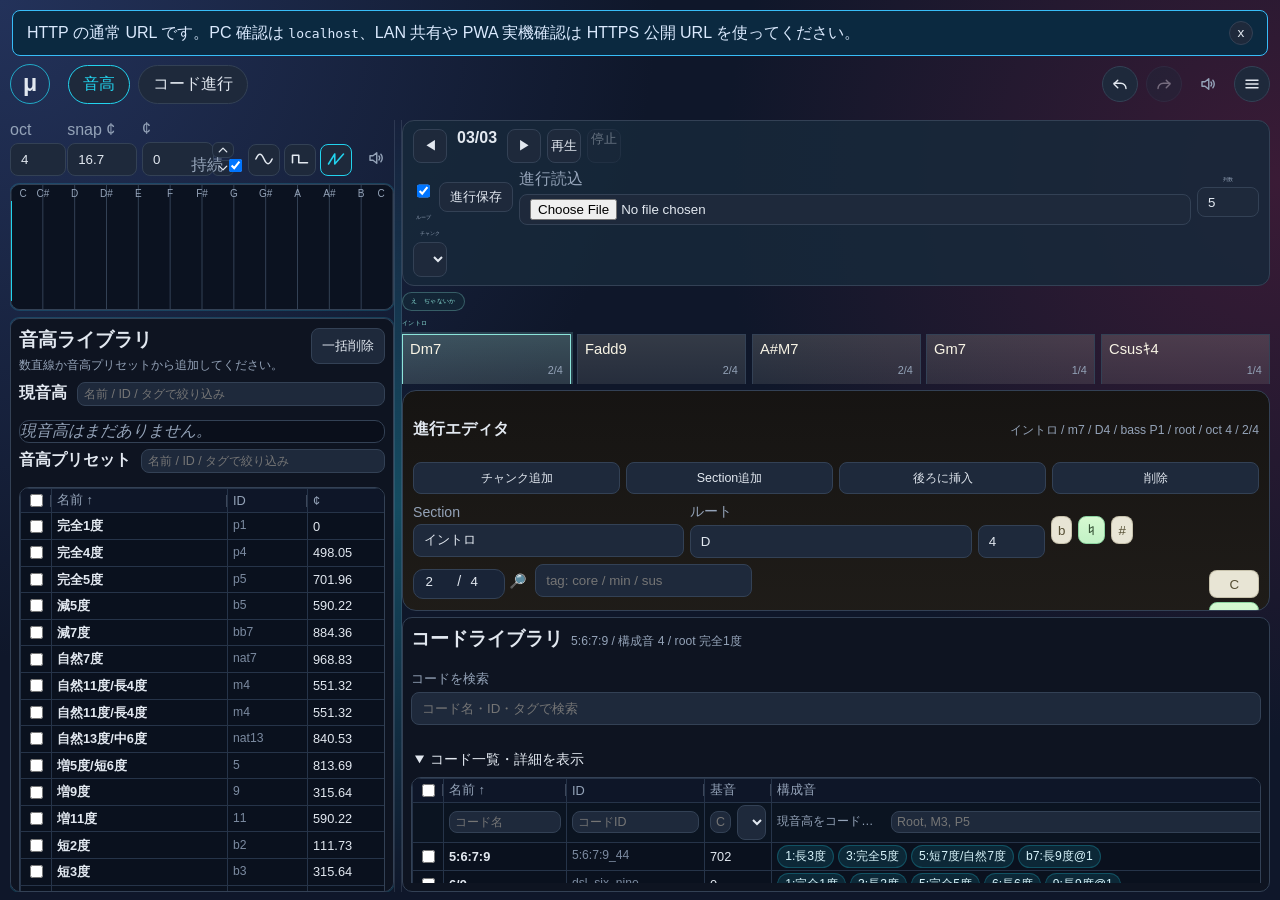
==== code/index.html @ 16272454 "Bring phone chord choices into the initial viewport" ====
<!doctype html>
<html lang="ja">
<head>
  <meta charset="UTF-8">
  <meta name="viewport" content="width=device-width, initial-scale=1.0">
  <meta name="theme-color" content="#1f2937">
  <title>μChordbot</title>
  <link rel="manifest" href="./manifest.webmanifest">
  <link rel="icon" href="./icons/icon-192.svg" type="image/svg+xml">
  <link rel="apple-touch-icon" href="./icons/icon-192.svg">
  <link rel="stylesheet" href="./styles.css">
</head>
<body>
  <div id="runtimeWarning" class="runtime-warning hidden" role="alert" aria-live="polite">
    <div id="runtimeWarningMessage" class="runtime-warning-message"></div>
    <button id="runtimeWarningCloseBtn" type="button" class="notice-close" aria-label="close">x</button>
  </div>
  <div id="pwaPrompt" class="pwa-prompt hidden" aria-live="polite">
    <div id="pwaPromptMessage" class="pwa-prompt-message"></div>
    <div class="pwa-prompt-actions">
      <button id="pwaPromptCloseBtn" type="button" class="notice-close" aria-label="close">x</button>
      <button id="installPwaBtn" type="button" hidden>アプリを追加</button>
    </div>
  </div>

  <header class="topbar">
    <div class="brand-nav">
      <h1 class="brand-title">μChordbot</h1>
      <nav class="view-nav" aria-label="画面切替">
        <button type="button" data-view="pitch" class="active">音高</button>
        <button type="button" data-view="progression">コード進行</button>
        <button type="button" data-view="settings">設定</button>
      </nav>
    </div>
    <div class="history-buttons">
      <button id="undoBtn" type="button">元に戻す</button>
      <button id="redoBtn" type="button">やり直す</button>
      <label class="master-volume-inline" title="Master 音量">
        <span class="master-volume-icon" aria-hidden="true">Vol</span>
        <input id="masterVolumeInput" type="range" min="0" max="1" step="0.01" value="0.3" aria-label="Master Volume">
      </label>
    </div>
  </header>

  <main>
    <section id="view-pitch" class="view active">
      <div class="pitch-toolbar">
        <div class="controls-grid pitch-controls">
          <label>オクターブ
            <input id="octaveInput" type="number" min="-2" max="9" step="1" value="4">
          </label>
          <label>スナップ cent
            <input id="snapCentInput" type="number" min="0" max="600" step="0.001" value="16.666">
          </label>
          <label>cent
            <div class="inline-row inline-row-compact">
              <button id="centDownBtn" type="button">-</button>
              <input id="centInput" type="text" inputmode="decimal" value="0">
              <button id="centUpBtn" type="button">+</button>
            </div>
          </label>
          <label class="visually-hidden">microStep
            <input id="microStepInput" type="number" readonly>
          </label>
        </div>

        <div class="controls-grid pitch-options">
          <label class="sustain-toggle" title="未チェックなら押している間のみ出音">
            <span>持続音</span>
            <input id="sustainModeInput" type="checkbox" checked>
            <span aria-hidden="true">ON</span>
          </label>
          <label>波形
            <select id="waveformSelect">
              <option value="sine">sine</option>
              <option value="square">square</option>
              <option value="sawtooth">sawtooth</option>
            </select>
          </label>
          <label>現音高 音量
            <input id="activeNotesVolumeInput" type="range" min="0" max="1" step="0.01" value="0.5">
          </label>
        </div>
      </div>

      <div class="line-wrap">
        <canvas id="pitchLine" width="1000" height="80" aria-label="pitch line"></canvas>
      </div>

      <section class="panel unified-panel active-notes-panel">
        <div class="panel-heading">
          <div class="panel-heading-block">
            <h3>音高ライブラリ</h3>
            <p id="activeNotesSummary" class="panel-note"></p>
          </div>
          <div class="panel-heading-actions">
            <p id="pitchPresetStatus" class="status-text" aria-live="polite"></p>
            <button id="clearActiveNotesBtn" type="button">一括削除</button>
          </div>
        </div>
        <div class="library-stack">
          <section class="library-block">
            <div class="library-block-head">
              <strong>現音高</strong>
              <input id="activeNotesFilterInput" type="search" class="table-filter-input" placeholder="名前 / ID / タグで絞り込み" aria-label="現音高を検索">
            </div>
            <div id="activeNotesList" class="preset-list scroll-list"></div>
          </section>
          <section class="library-block">
            <div class="library-block-head">
              <strong>音高プリセット</strong>
            </div>
            <input id="pitchPresetFilterInput" type="search" class="table-filter-input" placeholder="名前 / ID / タグで絞り込み" aria-label="音高プリセットを検索">
            <div class="visually-hidden">
              <input id="pitchPresetIdInput" type="text">
              <input id="pitchPresetNameInput" type="text">
              <input id="pitchPresetShortNameInput" type="text">
              <input id="pitchPresetTagsInput" type="text">
              <textarea id="pitchPresetMemoInput" rows="2"></textarea>
              <button id="savePitchPresetBtn" type="button">音高プリセットを保存</button>
            </div>
            <div id="pitchPresetList" class="preset-list scroll-list"></div>
          </section>
        </div>
      </section>

      <section class="panel unified-panel chord-library-panel">
        <div class="panel-heading">
          <div class="panel-heading-block">
            <h3>コードライブラリ</h3>
            <p id="recallChordSummary" class="panel-note"></p>
          </div>
          <div class="panel-heading-actions">
            <p id="chordStatus" class="status-text" aria-live="polite"></p>
            <p id="recallChordStatus" class="status-text" aria-live="polite"></p>
          </div>
        </div>
        <label class="chord-library-search">コードを検索
          <input id="chordTagFilterInput" type="search" placeholder="コード名・ID・タグで検索" autocomplete="off">
        </label>
        <div class="library-controls-grid visually-hidden">
          <label>コードID
            <input id="chordIdInput" type="text" placeholder="CHORD_MAJ">
          </label>
          <label>コード名
            <input id="chordNameInput" type="text" placeholder="Maj">
          </label>
          <label>タグ
            <input id="chordTagsInput" type="text" placeholder="bright, core">
          </label>
          <label>各音ラベル
            <input id="chordLabelsInput" type="text" placeholder="Root, M3, P5">
          </label>
          <label>基音
            <input id="recallRootTextInput" type="text" inputmode="text" placeholder="D#3">
          </label>
          <label>基音プリセット
            <select id="recallRootPresetSelect"></select>
          </label>
          <label>メモ
            <textarea id="chordMemoInput" rows="2" placeholder="メモ"></textarea>
          </label>
        </div>
        <div class="visually-hidden">
          <select id="chordBaseRootSelect"></select>
          <select id="recallChordSelect"></select>
          <select id="recallRootModeSelect">
            <option value="preset" selected>preset</option>
          </select>
          <input id="recallRootOctaveInput" type="number" value="4">
          <button id="loadChordBtn" type="button">現音高に展開</button>
        </div>
        <div class="inline-row library-actions visually-hidden">
          <button id="saveChordBtn" type="button">現音高から保存</button>
        </div>
        <details id="chordLibraryDetails" class="chord-library-details" open>
          <summary>コード一覧・詳細を表示</summary>
          <div id="chordPresetList" class="preset-list scroll-list"></div>
        </details>
      </section>
    </section>

    <section id="view-progression" class="view">
      <div class="progression-toolbar">
        <button id="progPrevBtn" type="button" aria-label="前のチャンク">◀</button>
        <div id="progCounter" class="progression-counter">00/00</div>
        <button id="progNextBtn" type="button" aria-label="次のチャンク">▶</button>
        <button id="playProgBtn" type="button" aria-label="再生">▶</button>
        <button id="stopProgBtn" type="button" aria-label="停止">■</button>
        <label class="progression-columns">チャンク
          <select id="progChunkSelect"></select>
        </label>
        <button id="progMenuToggleBtn" class="progression-menu-toggle" type="button" aria-expanded="false" aria-controls="progToolbarActions">メニュー</button>
        <div id="progToolbarActions" class="progression-toolbar-actions">
          <label class="inline-check loop-inline">
            <input id="progLoopInput" type="checkbox">
            <span>ループ</span>
          </label>
          <button id="progExportBtn" type="button">進行保存</button>
          <label class="file-pick">
            <span>進行読込</span>
            <input id="progImportFileInput" type="file" accept=".mcbp,.json,application/json,text/plain,application/octet-stream,*/*">
          </label>
          <label class="progression-columns">列数
            <input id="progColumnsSelect" type="number" min="1" max="12" step="1" value="4">
          </label>
        </div>
      </div>

      <div id="progressionGrid" class="progression-grid"></div>

      <section id="progressionEditor" class="progression-editor">
        <div class="progression-editor-header">
          <div class="progression-editor-heading">
            <h3>進行エディタ</h3>
            <p id="progSummary" class="panel-note"></p>
          </div>
          <div class="progression-editor-header-actions">
            <button id="progEditorToggleBtn" class="progression-editor-toggle" type="button" aria-expanded="true" aria-controls="progressionEditorBody">編集</button>
            <div class="progression-actions">
              <button id="addProgChunkBtn" type="button">チャンク追加</button>
              <button id="addProgSectionBtn" type="button">Section追加</button>
              <button id="addProgPartBtn" type="button">挿入</button>
              <button id="deleteProgPartBtn" type="button">削除</button>
            </div>
          </div>
        </div>

        <div id="progressionEditorBody" class="progression-editor-body">
          <div class="progression-root-row">
            <label class="progression-root-inline">
              <span>Section</span>
              <input id="progSectionNameInput" type="text" placeholder="Aメロ / B / サビ">
            </label>
            <label class="progression-root-inline">
              <span>ルート</span>
              <span class="progression-root-combo">
                <input id="progRootNoteInput" type="text" inputmode="text" placeholder="D#" aria-label="root note">
                <input id="progRootOctaveInput" type="number" min="-2" max="9" step="1" value="4" aria-label="octave">
              </span>
            </label>
            <div class="quick-row">
              <button id="progFlatBtn" type="button">b</button>
              <button id="progNaturalBtn" type="button">♮</button>
              <button id="progSharpBtn" type="button">#</button>
            </div>
            <div id="progOctaveButtons" class="quick-grid octave-grid visually-hidden">
              <button type="button" data-octave="2">2</button>
              <button type="button" data-octave="3">3</button>
              <button type="button" data-octave="4">4</button>
              <button type="button" data-octave="5">5</button>
            </div>
          </div>

          <div id="progRootLetterButtons" class="quick-grid root-grid">
            <button type="button" data-note="C">C</button>
            <button type="button" data-note="D">D</button>
            <button type="button" data-note="E">E</button>
            <button type="button" data-note="F">F</button>
            <button type="button" data-note="G">G</button>
            <button type="button" data-note="A">A</button>
            <button type="button" data-note="B">B</button>
          </div>

          <div class="progression-choice-tools">
            <label class="progression-token progression-token-input beat-token">
              <span class="progression-token-label">拍:</span>
              <span class="beat-inline">
                <input id="progBeatsNumeratorInput" type="number" min="1" max="32" step="1" value="4" aria-label="beats numerator">
                <span>/</span>
                <input id="progBeatsDenominatorInput" type="number" min="1" max="32" step="1" value="4" aria-label="beats denominator">
              </span>
            </label>
            <label class="progression-filter-label">🔎
              <input id="progChordTagFilterInput" type="text" placeholder="tag: core / min / sus" aria-label="コード種類を検索">
            </label>
          </div>
          <div id="progChordButtonGrid" class="quick-grid chord-grid"></div>

          <div class="progression-voice-row">
            <label class="progression-token progression-token-input">
              <span class="progression-token-label">Bass:</span>
              <input id="progBassInput" type="text" placeholder="P1 / A#2" aria-label="bass pitch">
            </label>
            <button id="progBassPopoverBtn" type="button" class="progression-token" aria-controls="progBassPopover" aria-expanded="false">Bass候補</button>
            <button id="progInversionPopoverBtn" type="button" class="progression-token">転回形</button>
          </div>

          <div class="progression-popover-row">
          <div id="progBassPopover" class="progression-popover">
            <div class="progression-popover-head">
              <strong>Bass</strong>
              <button id="progBassClearBtn" type="button">root</button>
            </div>
            <div id="progBassButtonGrid" class="quick-grid pitch-choice-grid"></div>
          </div>

          <div id="progInversionPopover" class="progression-popover">
            <div class="progression-popover-head">
              <strong>転回形 / octave</strong>
            </div>
            <div id="progVoicingBandGrid" class="quick-grid voicing-band-grid"></div>
            <div id="progInversionButtonGrid" class="quick-grid inversion-grid"></div>
          </div>
          </div>

          <p id="progStatus" class="status-text" aria-live="polite"></p>
        </div>
      </section>
    </section>

    <section id="view-settings" class="view">
      <div class="panel">
        <div class="panel-heading">
          <h3>Runtime / PWA</h3>
        </div>
        <p id="runtimeInfoText" class="readout"></p>
        <div class="inline-row">
          <button id="runtimeRefreshBtn" type="button">更新を反映</button>
        </div>
      </div>
      <div class="panel">
        <div class="panel-heading">
          <h3>一覧幅</h3>
        </div>
        <div class="controls-grid compact-grid">
          <label>名前列 rem
            <input id="presetNameWidthInput" type="number" min="3.8" max="24" step="0.1" value="5.8">
          </label>
          <label>cent 列 rem
            <input id="presetCentWidthInput" type="number" min="3.2" max="10" step="0.1" value="3.8">
          </label>
          <label>ID 列 rem
            <input id="presetShortWidthInput" type="number" min="3.2" max="12" step="0.1" value="3.9">
          </label>
          <label>タグ列 rem
            <input id="presetTagWidthInput" type="number" min="3.8" max="18" step="0.1" value="5.8">
          </label>
          <label>メモ列 rem
            <input id="presetMemoWidthInput" type="number" min="4.2" max="20" step="0.1" value="6.8">
          </label>
          <label>コード箱 px
            <input id="progressionCellWidthInput" type="number" min="88" max="220" step="4" value="124">
          </label>
        </div>
      </div>
      <div class="panel">
        <div class="controls-grid compact-grid">
          <label>A4 Hz
            <input id="a4HzInput" type="number" min="400" max="500" step="0.01" value="440">
          </label>
          <label>BPM
            <input id="bpmInput" type="number" min="5" max="300" step="1" value="130">
          </label>
          <label>位相
            <select id="phaseModeSelect">
              <option value="reset">頭固定</option>
              <option value="continue">連続</option>
            </select>
          </label>
          <label>丸め単位 cent
            <input id="roundUnitInput" type="number" min="0" max="600" step="0.001" value="0">
          </label>
          <label>丸めモード
            <select id="roundingModeSelect">
              <option value="beforeRoot">beforeRoot</option>
              <option value="afterRoot">afterRoot</option>
            </select>
          </label>
        </div>
        <p class="readout">丸め単位を 0 にすると丸め無効です。</p>
      </div>
      <div class="panel">
        <div class="panel-heading">
          <h3>入出力</h3>
        </div>
        <div class="inline-row">
          <button id="exportBtn" type="button">project.mcb を書き出し</button>
          <button id="exportLibraryBtn" type="button">library.mcbl を書き出し</button>
          <button id="retryPersistBtn" type="button" hidden>保存を再試行</button>
          <button id="retryAudioBtn" type="button" hidden>音声を再試行</button>
          <label class="file-pick">
            <span>読み込み</span>
            <input id="importFileInput" type="file" accept=".mcb,.mcbl,.json,application/json,text/plain,application/octet-stream,*/*">
          </label>
        </div>
        <p id="persistenceStatus" class="status-text" aria-live="polite"></p>
        <p id="manageStatus" class="status-text" aria-live="polite"></p>
      </div>
    </section>
  </main>

  <script src="./pwa-version.js"></script>
  <script type="module" src="./src/app.js"></script>
</body>
</html>
---- code/styles.css ----
/* JS controls disclosure via the HTML hidden property across all viewport sizes. */
[hidden] { display: none !important; }
:root {
  --bg: #0f172a;
  --bg-soft: #1e293b;
  --fg: #e2e8f0;
  --muted: #94a3b8;
  --accent: #22d3ee;
  --accent-2: #fb7185;
  --panel: #111827;
  --pitch-name-col: 5.8rem;
  --pitch-id-col: 3.9rem;
  --pitch-cent-col: 3.8rem;
  --pitch-tags-col: 5.8rem;
  --pitch-memo-col: 6.8rem;
  --active-name-col: 5.8rem;
  --active-id-col: 3.9rem;
  --active-cent-col: 3.8rem;
  --active-tags-col: 5.8rem;
  --active-memo-col: 6.8rem;
  --chord-name-col: 5.8rem;
  --chord-id-col: 3.9rem;
  --chord-root-col: 4.2rem;
  --chord-tones-col: 6.8rem;
  --chord-tags-col: 5.8rem;
  --chord-memo-col: 6.9rem;
  --chord-choice-width: 124px;
}

* { box-sizing: border-box; }
html,
body {
  height: 100%;
  margin: 0;
  font-family: "Segoe UI", "Noto Sans JP", sans-serif;
  color: var(--fg);
  background:
    radial-gradient(circle at 0% 0%, #23325a 0%, transparent 42%),
    radial-gradient(circle at 100% 20%, #3a1b36 0%, transparent 38%),
    var(--bg);
  overflow: hidden;
}
body {
  min-height: 100vh;
  display: grid;
  grid-template-rows: auto auto auto minmax(0, 1fr);
}

.topbar, main {
  width: min(100vw - 16px, 1760px);
  margin: 0 auto;
  padding: 8px 2px;
}
main {
  min-height: 0;
  height: 100%;
  overflow: hidden;
}
.topbar { display: flex; justify-content: space-between; align-items: center; gap: 12px; }
.brand-nav {
  display: flex;
  align-items: center;
  gap: 18px;
  min-width: 0;
  flex-wrap: wrap;
}
.brand-title {
  width: 40px;
  height: 40px;
  margin: 0;
  border: 1px solid rgba(34, 211, 238, 0.75);
  border-radius: 999px;
  display: grid;
  place-items: center;
  color: var(--fg);
  font-size: 1.45rem;
  font-weight: 800;
  line-height: 1;
  overflow: hidden;
}
.runtime-warning,
.pwa-prompt {
  width: min(1380px, calc(100vw - 24px));
  margin: 10px auto 0;
  border-radius: 8px;
}
.runtime-warning {
  display: flex;
  gap: 10px;
  align-items: flex-start;
  padding: 10px 14px;
  border: 1px solid #f59e0b;
  background: #3b2808;
  color: #fde68a;
  line-height: 1.45;
}
.runtime-warning.hidden { display: none; }
.runtime-warning[data-tone="info"] {
  border-color: #38bdf8;
  background: #0b2940;
  color: #dbeafe;
}
.runtime-warning[data-tone="success"] {
  border-color: #34d399;
  background: #082f25;
  color: #d1fae5;
}
.pwa-prompt {
  padding: 12px 14px;
  border: 1px solid #334155;
  background: rgba(15, 23, 42, 0.92);
  display: flex;
  gap: 12px;
  justify-content: space-between;
  align-items: center;
}
.pwa-prompt.hidden { display: none; }
.pwa-prompt-message { color: var(--fg); line-height: 1.5; }
.pwa-prompt-actions { display: flex; gap: 10px; align-items: center; }
.runtime-warning-message { flex: 1 1 auto; }
.notice-close {
  min-width: 24px;
  width: 24px;
  height: 24px;
  padding: 0;
  border-radius: 999px;
  line-height: 1;
  font-size: 0.85rem;
}

.history-buttons, .inline-row { display: flex; gap: 8px; align-items: center; }
.history-buttons { flex-wrap: wrap; justify-content: flex-end; }
.icon-button {
  width: 36px;
  min-width: 36px;
  height: 36px;
  padding: 0;
  display: inline-grid;
  place-items: center;
  border-radius: 999px;
  color: var(--fg);
}
.icon-button svg {
  display: block;
  width: 18px;
  height: 18px;
  fill: none;
  stroke: currentColor;
  stroke-width: 1.9;
  stroke-linecap: round;
  stroke-linejoin: round;
}
.master-volume-icon svg {
  display: block;
  width: 18px;
  height: 18px;
  fill: none;
  stroke: currentColor;
  stroke-width: 1.9;
  stroke-linecap: round;
  stroke-linejoin: round;
}
.settings-menu-button svg,
.inline-volume-icon svg {
  display: block;
  width: 18px;
  height: 18px;
  fill: none;
  stroke: currentColor;
  stroke-width: 1.9;
  stroke-linecap: round;
  stroke-linejoin: round;
}
.settings-drawer {
  position: fixed;
  top: 58px;
  right: 12px;
  z-index: 50;
  width: min(420px, calc(100vw - 24px));
  max-height: calc(100vh - 72px);
  overflow: auto;
  display: grid;
  gap: 8px;
  padding: 10px;
  border: 1px solid #334155;
  border-radius: 14px;
  background: rgba(10, 16, 28, 0.97);
  box-shadow: 0 18px 42px rgba(0, 0, 0, 0.38);
}
.settings-drawer[hidden] { display: none; }
.settings-drawer-head,
.settings-drawer-links {
  display: flex;
  align-items: center;
  gap: 6px;
}
.settings-drawer-head { justify-content: space-between; }
.settings-drawer-links button {
  flex: 1 1 0;
  min-height: 30px;
  padding: 4px 6px;
  font-size: 0.78rem;
}
.settings-drawer-body {
  display: grid;
  gap: 8px;
}
.settings-drawer-body[hidden],
.settings-drawer [data-menu-panel][hidden] {
  display: none !important;
}
.settings-drawer .panel {
  margin: 0;
  padding: 8px;
}
.master-volume-inline {
  width: 36px;
  min-width: 36px;
  height: 36px;
  padding: 0;
  display: inline-grid;
  place-items: center;
}
.master-volume-inline input { width: 112px; padding: 0; border: 0; background: transparent; }
.master-volume-icon { font-size: 1rem; line-height: 1; }
.hover-volume {
  position: relative;
  overflow: visible;
}
.hover-volume input[type="range"] {
  position: absolute;
  left: 50%;
  top: calc(100% + 6px);
  transform: translateX(-50%);
  width: 0;
  opacity: 0;
  pointer-events: none;
  z-index: 10;
}
.hover-volume:hover input[type="range"],
.hover-volume:focus-within input[type="range"] {
  left: 50%;
  top: calc(100% + 6px);
  width: 116px;
  opacity: 1;
  pointer-events: auto;
  transform: translateX(-50%);
}
.active-notes-volume-shell {
  width: 36px;
  min-width: 36px;
}
.inline-check {
  display: inline-flex;
  align-items: center;
  gap: 6px;
  color: var(--muted);
}
button, select, input, textarea {
  background: var(--bg-soft);
  color: var(--fg);
  border: 1px solid #334155;
  border-radius: 8px;
  padding: 8px 10px;
}
textarea { resize: vertical; }
button { cursor: pointer; }
button.active, .view-nav button.active {
  border-color: var(--accent);
  color: var(--accent);
}
button:disabled { opacity: 0.4; cursor: default; }
input[type="range"] { padding: 0; }
input, select, textarea { width: 100%; }
input[type="checkbox"] { width: auto; }

.view-nav { display: flex; gap: 8px; flex-wrap: wrap; }
.view-nav button {
  padding: 8px 14px;
  border-radius: 999px;
  font-size: 0.98rem;
}
.view { display: none; }
.view.active { display: block; min-height: 0; overflow: hidden; animation: fade 180ms ease-out; }

body.workspace-combined main {
  display: grid;
  grid-template-columns:
    minmax(280px, var(--workspace-left-col, clamp(320px, 30vw, 520px)))
    8px
    minmax(0, 1fr);
  grid-template-rows: minmax(0, 1fr);
  gap: 0;
  align-items: stretch;
}
body.workspace-combined #view-pitch.active {
  display: grid;
  grid-column: 1;
  grid-row: 1;
  grid-template-rows: auto auto minmax(0, 1fr);
  gap: 8px;
  min-width: 0;
  min-height: 0;
}
body.workspace-combined #view-progression.active {
  display: grid;
  grid-column: 3;
  grid-row: 1;
  grid-template-columns: minmax(0, 1fr);
  grid-template-rows: auto auto minmax(220px, 0.8fr) minmax(0, 1fr);
  align-items: stretch;
  gap: 6px;
  min-width: 0;
  min-height: 0;
  max-height: 100%;
  overflow: hidden;
}
body.workspace-combined .pitch-toolbar {
  grid-row: 1;
  margin-bottom: 0;
}
body.workspace-combined .line-wrap {
  grid-row: 2;
  height: clamp(104px, 14vh, 138px);
  margin-bottom: 0;
}
body.workspace-combined .active-notes-panel {
  grid-row: 3;
  margin-top: 0;
  max-height: none;
  min-height: 0;
}
body.workspace-combined .progression-editor {
  grid-column: auto;
  grid-row: auto;
  width: 100%;
  max-width: 100%;
  max-height: 38vh;
  overflow: auto;
  margin-top: 0;
  min-width: 0;
}
body.workspace-combined .progression-toolbar {
  grid-column: auto;
  grid-row: auto;
  display: grid;
  grid-template-columns: 34px max-content 34px 34px minmax(0, 1fr);
  gap: 6px;
  justify-items: start;
}
body.workspace-combined .progression-toolbar > button,
body.workspace-combined .progression-counter {
  min-width: 34px;
  width: 34px;
  height: 34px;
  padding: 0;
  justify-self: start;
}
body.workspace-combined .progression-toolbar-actions {
  grid-column: 1 / -1;
  grid-row: 2;
  width: 100%;
}
body.workspace-combined #stopProgBtn {
  display: inline-grid;
}
body.workspace-combined .progression-counter {
  padding-inline: 4px;
  letter-spacing: 0;
}
body.workspace-combined .progression-grid {
  grid-column: auto;
  grid-row: auto;
  min-height: 0;
  max-height: 24vh;
  overflow: auto;
  margin-top: 0;
}
body.workspace-combined .chord-library-panel {
  grid-column: auto;
  grid-row: auto;
  display: grid;
  grid-template-rows: auto auto minmax(0, 1fr);
  margin-top: 0;
  max-height: none;
  min-height: 0;
  overflow: hidden;
}
body.workspace-combined #chordLibraryDetails {
  display: grid;
  grid-template-rows: auto minmax(0, 1fr);
  min-height: 0;
  overflow: hidden;
}
body.workspace-combined #chordPresetList {
  margin-top: 0;
  min-height: 0;
  max-height: none;
  height: 100%;
  overflow: auto;
}
body.workspace-combined .panel,
body.workspace-combined .line-wrap,
body.workspace-combined .progression-grid,
body.workspace-combined .progression-editor,
body.workspace-combined .scroll-list {
  resize: none;
}
body.workspace-combined .pitch-toolbar,
body.workspace-combined .progression-toolbar,
body.workspace-combined .panel,
body.workspace-combined .progression-editor {
  min-width: 0;
}
.workspace-resizer {
  display: none;
}
body.workspace-combined .workspace-resizer {
  display: block;
  grid-row: 1;
  align-self: stretch;
  min-height: 100%;
  border-inline: 1px solid rgba(148, 163, 184, 0.18);
  cursor: col-resize;
  background:
    linear-gradient(180deg, transparent, rgba(34, 211, 238, 0.28), transparent);
}
body.workspace-combined .workspace-resizer-left { grid-column: 2; }
body.workspace-resizing {
  user-select: none;
  cursor: col-resize;
}
body.workspace-combined .scroll-list {
  max-height: min(56vh, 720px);
  overflow: auto;
}
body.workspace-combined .pitch-toolbar {
  grid-template-columns: minmax(0, 1fr) auto;
}
body.workspace-combined .pitch-controls {
  grid-template-columns: 3.2rem 4.3rem minmax(92px, 1fr);
  gap: 6px;
}
body.workspace-combined .pitch-options {
  grid-template-columns: repeat(3, max-content);
  gap: 6px;
  justify-content: end;
  align-items: end;
}
.waveform-native-label {
  display: none;
}
.waveform-button-group {
  display: inline-flex;
  align-items: end;
  gap: 4px;
}
.waveform-button-group button {
  width: 32px;
  min-width: 32px;
  height: 32px;
  padding: 0;
}
.waveform-button-group svg {
  width: 20px;
  height: 20px;
  fill: none;
  stroke: currentColor;
  stroke-width: 2.5;
  stroke-linecap: round;
  stroke-linejoin: round;
}
.active-notes-volume-inline {
  width: 36px;
  min-width: 36px;
  height: 36px;
  padding: 0;
  display: inline-grid;
  place-items: center;
  color: transparent;
}
.icon-volume-inline { gap: 0; }
.inline-volume-icon {
  display: inline-grid;
  place-items: center;
  color: var(--muted);
}
.active-notes-volume-inline::before { content: none; }
body.workspace-combined .progression-editor {
  font-size: 0.88rem;
}
body.workspace-combined .progression-editor-header {
  display: grid;
  grid-template-columns: 1fr;
  align-items: start;
  gap: 6px;
}
body.workspace-combined .progression-editor-header-actions {
  display: grid;
  grid-template-columns: repeat(4, minmax(0, 1fr));
  gap: 6px;
}
body.workspace-combined .progression-actions {
  display: contents;
}
body.workspace-combined .progression-editor-header-actions button {
  min-height: 32px;
  padding: 4px 6px;
  white-space: nowrap;
  font-size: 0.78rem;
}
body.workspace-combined .progression-editor-body {
  display: grid;
  grid-template-columns: minmax(0, 1fr) minmax(42px, 3.8rem);
  gap: 6px;
}
body.workspace-combined .progression-root-row {
  grid-column: 1 / -1;
  grid-template-columns: minmax(84px, 32%) minmax(116px, 42%) auto;
  margin-bottom: 0;
}
body.workspace-combined .progression-voice-row,
body.workspace-combined .progression-popover-row {
  grid-template-columns: minmax(0, 1fr) minmax(0, 0.9fr);
  gap: 6px;
  margin-bottom: 0;
}
body.workspace-combined .progression-voice-row {
  grid-column: 1;
  grid-template-columns: minmax(72px, 0.72fr) minmax(0, 1fr);
  align-items: start;
}
body.workspace-combined .progression-popover-row {
  grid-column: 1;
  grid-template-columns: minmax(0, 0.78fr) minmax(0, 1.22fr);
}
body.workspace-combined .progression-token {
  min-height: 30px;
  padding: 3px 5px;
  max-width: 9rem;
}
body.workspace-combined .progression-token-label {
  display: none;
}
body.workspace-combined .progression-token-input input {
  width: 100%;
  text-align: center;
}
body.workspace-combined .progression-popover {
  gap: 5px;
  margin-bottom: 0;
  padding: 6px;
  min-width: 0;
}
body.workspace-combined .progression-popover-head {
  gap: 6px;
}
body.workspace-combined #progBassClearBtn {
  display: none;
}
body.workspace-combined .pitch-choice-grid,
body.workspace-combined .inversion-grid {
  grid-template-columns: repeat(auto-fit, minmax(30px, 1fr));
}
body.workspace-combined .pitch-choice-grid {
  max-height: 220px;
  overflow: auto;
}
body.workspace-combined .inversion-grid,
body.workspace-combined .voicing-band-grid,
body.workspace-combined .root-grid {
  grid-template-columns: 1fr;
}
body.workspace-combined .root-grid {
  grid-column: 2;
  grid-row: 2 / span 5;
  align-self: start;
  justify-self: end;
  width: min(3.1rem, 100%);
}
body.workspace-combined .chord-grid {
  grid-column: 1 / -1;
  grid-template-columns: repeat(auto-fit, minmax(64px, 1fr));
}
body.workspace-combined .progression-filter-label,
body.workspace-combined .beat-token,
body.workspace-combined #progStatus {
  grid-column: 1 / -1;
}
body.workspace-combined .quick-grid button,
body.workspace-combined .quick-row button {
  min-height: 28px;
  padding: 4px 6px;
}
body.workspace-combined .beat-token {
  grid-column: 2;
  max-width: 98px;
}
body.workspace-combined .beat-inline {
  grid-template-columns: 2.2rem auto 2.2rem;
}
body.workspace-combined .progression-toolbar-actions {
  display: grid;
  grid-template-columns: auto auto minmax(120px, 1fr) auto;
  gap: 6px;
  margin-left: 0;
}
body.workspace-combined .progression-toolbar-actions button,
body.workspace-combined .progression-toolbar-actions input,
body.workspace-combined .progression-toolbar-actions select {
  min-height: 30px;
  padding-top: 4px;
  padding-bottom: 4px;
}
body.workspace-combined .progression-columns {
  gap: 5px;
  white-space: nowrap;
}
body.workspace-combined .progression-counter {
  min-width: 46px;
  width: auto;
}
body.workspace-combined[data-workspace-focus="pitch"] .active-notes-panel,
body.workspace-combined[data-workspace-focus="pitch"] .line-wrap {
  box-shadow: 0 0 0 1px rgba(34, 211, 238, 0.18);
}
body.workspace-combined[data-workspace-focus="progression"] .progression-editor,
body.workspace-combined[data-workspace-focus="progression"] .progression-grid {
  box-shadow: 0 0 0 1px rgba(34, 211, 238, 0.18);
}

.pitch-toolbar {
  display: grid;
  grid-template-columns: minmax(0, 1.7fr) minmax(280px, 1fr);
  gap: 8px 12px;
  align-items: end;
  margin-bottom: 8px;
  min-height: 0;
}
.controls-grid {
  display: grid;
  grid-template-columns: repeat(auto-fit, minmax(96px, 1fr));
  gap: 8px 10px;
}
.pitch-controls {
  grid-template-columns: 3.5rem 4.9rem minmax(92px, 1fr) 0;
  align-items: end;
}
.pitch-options {
  grid-template-columns: max-content max-content max-content;
  align-items: center;
  justify-content: start;
}
label { display: flex; flex-direction: column; gap: 4px; color: var(--muted); min-width: 0; }
.readout,
.panel-note,
.status-text,
.preset-id,
.composer-note,
.cell-meta {
  font-size: clamp(0.25rem, 0.42vw, 0.48rem);
  line-height: 1.1;
}
.label-lead,
.inline-check,
.progression-columns,
.loop-inline {
  font-size: clamp(0.25rem, 0.42vw, 0.48rem);
  line-height: 1.1;
}
.readout {
  color: var(--muted);
  margin: 10px 0;
}
.inline-row-compact input { max-width: 112px; }
#octaveInput { width: 3.5rem; }
#snapCentInput { width: 4.35rem; }
#microStepInput { width: 4.2rem; }
#centInput { width: 4.5rem; }
.input-stepper {
  display: inline-grid;
  grid-template-columns: minmax(0, 1fr) 22px;
  gap: 4px;
  align-items: stretch;
}
.input-stepper input {
  min-width: 0;
}
.input-stepper-buttons {
  display: grid;
  grid-template-rows: repeat(2, 1fr);
  gap: 2px;
}
.stepper-button {
  min-width: 22px;
  width: 22px;
  height: 16px;
  padding: 0;
  display: inline-grid;
  place-items: center;
  border-radius: 6px;
}
.stepper-button svg {
  width: 12px;
  height: 12px;
}
.sustain-toggle {
  display: inline-flex;
  flex-direction: row;
  align-items: center;
  gap: 6px;
  color: var(--muted);
  white-space: nowrap;
}
.sustain-toggle input {
  width: auto;
  margin: 0;
}

.line-wrap {
  position: relative;
  border: 1px solid #334155;
  border-radius: 10px;
  background: var(--panel);
  overflow: hidden;
  resize: both;
  margin-bottom: 12px;
  min-height: 104px;
}
#pitchLine {
  width: 100%;
  height: 100%;
  display: block;
  max-height: none;
  touch-action: none; /* Touch dragging edits pitch rather than scrolling the page. */
}

.panel {
  background: color-mix(in srgb, var(--panel) 85%, black);
  border: 1px solid #334155;
  border-radius: 10px;
  padding: 8px;
  margin-top: 8px;
  overflow: auto;
  resize: both;
}
.panel-heading {
  display: flex;
  justify-content: space-between;
  align-items: baseline;
  gap: 12px;
  flex-wrap: wrap;
}
.panel-heading-actions {
  display: inline-flex;
  align-items: center;
  gap: 10px;
  flex-wrap: wrap;
}
.panel h3, .panel h4 { margin: 0; }
.panel-note, .status-text {
  margin: 0;
  color: var(--muted);
  font-size: 0.76rem;
}
.pitch-lower-grid { display: block; }
.status-text[data-tone="error"] { color: #fda4af; }
.status-text[data-tone="success"] { color: #67e8f9; }
.stack-grid { display: block; }
.subpanel {
  border: 1px solid #334155;
  border-radius: 10px;
  padding: 12px;
  background: rgba(15, 23, 42, 0.72);
}
.compact-grid {
  grid-template-columns: repeat(auto-fit, minmax(84px, max-content));
}
.compact-grid input[type="number"],
.compact-grid select {
  width: min(4.3rem, 100%);
}
.visually-hidden { display: none !important; }

.active-notes-list {
  list-style: none;
  margin: 0;
  padding: 0;
  display: grid;
  gap: 8px;
}
.note-item {
  display: grid;
  grid-template-columns: auto minmax(180px, 1.5fr) minmax(320px, 1fr);
  align-items: start;
  gap: 8px;
  padding: 8px;
  border: 1px solid #334155;
  border-radius: 8px;
  background: rgba(11, 18, 32, 0.72);
}
.note-label {
  padding-top: 9px;
  min-width: 0;
  word-break: break-word;
}
.danger-button {
  min-width: 36px;
  padding: 4px 8px;
  border-color: #be123c;
  color: #fecdd3;
}
.note-preset-editor {
  display: grid;
  grid-template-columns: 74px 74px 70px 88px 88px auto;
  gap: 6px;
  align-items: end;
}
.note-preset-editor input {
  min-width: 0;
  font-size: 0.88rem;
}
.note-preset-editor button {
  min-width: 78px;
  white-space: nowrap;
}

.progression-toolbar {
  display: flex;
  align-items: center;
  gap: 8px;
  padding: 8px 10px;
  border: 1px solid #334155;
  border-radius: 12px;
  background: rgba(23, 41, 58, 0.85);
  min-width: 0;
  overflow: hidden;
}
.progression-toolbar-actions {
  display: flex;
  align-items: center;
  gap: 8px;
  margin-left: auto;
  flex-wrap: wrap;
  min-width: 0;
}
.view#view-progression.active {
  display: grid;
  grid-template-columns: minmax(440px, 1.2fr) minmax(320px, 0.95fr);
  gap: 12px;
  align-items: start;
}
.progression-menu-toggle,
.progression-editor-toggle { display: none; }
.progression-counter {
  min-width: 48px;
  text-align: center;
  font-weight: 700;
  letter-spacing: 0.02em;
}
.progression-columns {
  display: inline-flex;
  align-items: center;
  gap: 8px;
  color: var(--muted);
}
.loop-inline {
  white-space: nowrap;
}
.progression-grid {
  display: grid;
  grid-template-columns: minmax(0, 1fr);
  width: 100%;
  gap: 12px;
  margin-top: 8px;
  grid-column: 2;
  overflow: auto;
  resize: both;
  min-width: 0;
  max-width: 100%;
  min-height: 0;
}
.progression-toolbar { grid-column: 2; }
.progression-chunk {
  display: grid;
  grid-template-columns: minmax(0, 1fr);
  width: 100%;
  gap: 8px;
  min-width: 0;
}
.progression-chunk-grid {
  display: grid;
  width: 100%;
  gap: 6px;
  grid-template-columns: repeat(var(--progression-columns), minmax(0, 1fr));
  justify-content: flex-start;
  max-width: 100%;
  min-width: 0;
  overflow: hidden;
}
.progression-chunk-head,
.progression-section-break {
  color: #8ce4da;
  font-size: clamp(0.34rem, 0.5vw, 0.56rem);
  letter-spacing: 0.06em;
}
.progression-chunk-head {
  display: inline-flex;
  align-items: center;
  width: fit-content;
  padding: 4px 8px;
  border: 1px solid rgba(140, 228, 218, 0.3);
  border-radius: 999px;
  background: rgba(20, 48, 57, 0.46);
  cursor: text;
}
.progression-section-break {
  cursor: text;
}
.progression-section-break,
.progression-chunk-head {
  grid-column: 1 / -1;
}
.progression-cell {
  position: relative;
  width: 100%;
  min-width: 0;
  min-height: 42px;
  padding: 6px 7px;
  border: 1px solid #334155;
  border-radius: 0;
  background:
    linear-gradient(180deg, rgba(255, 247, 214, 0.1), rgba(255, 247, 214, 0.04)),
    rgba(247, 242, 226, 0.06);
  display: flex;
  flex-direction: column;
  justify-content: start;
  gap: 6px;
  text-align: left;
  overflow: hidden;
  contain: layout paint;
}
.progression-cell.active {
  border-color: #8ce4da;
  box-shadow: 0 0 0 2px rgba(140, 228, 218, 0.2);
  background:
    linear-gradient(180deg, rgba(164, 255, 235, 0.18), rgba(164, 255, 235, 0.08)),
    rgba(247, 242, 226, 0.08);
}
.progression-cell.playing {
  border-color: #fb7185;
  box-shadow: 0 0 0 1px rgba(251, 113, 133, 0.35);
}
.progression-cell.reorder-source {
  border-color: #fbbf24;
  box-shadow: 0 0 0 2px rgba(251, 191, 36, 0.28);
  opacity: 0.9;
}
.progression-cell.drop-before::before,
.progression-cell.drop-after::after {
  content: "";
  position: absolute;
  inset: 8px auto 8px 0;
  width: 4px;
  border-radius: 999px;
  background: #8ce4da;
}
.progression-cell.drop-after::after { inset: 8px 0 8px auto; }
.cell-section {
  color: #8ce4da;
  font-size: 0.7rem;
  text-transform: uppercase;
  letter-spacing: 0.08em;
}
.cell-title {
  font-size: clamp(0.72rem, 1.15vw, 0.92rem);
  font-weight: 500;
  color: #f8f4e5;
  white-space: normal;
  overflow: hidden;
  overflow-wrap: anywhere;
  line-height: 1.15;
}
.cell-meta {
  color: var(--muted);
  font-size: 0.68rem;
  line-height: 1.25;
  white-space: nowrap;
  text-transform: lowercase;
  margin-top: auto;
  justify-self: end;
  align-self: end;
}
.progression-editor {
  grid-column: 1;
  grid-row: 1 / span 2;
  margin-top: 0;
  padding: 10px;
  border: 1px solid #334155;
  border-radius: 14px;
  background: linear-gradient(180deg, rgba(22, 20, 18, 0.98), rgba(31, 28, 24, 0.98));
  overflow: visible;
  resize: none;
}
.progression-editor-header {
  display: flex;
  justify-content: space-between;
  gap: 12px;
  align-items: center;
}
.progression-editor-heading { display: grid; gap: 4px; }
body.workspace-combined .progression-editor-heading,
body.workspace-combined .chord-library-panel .panel-heading-block {
  grid-template-columns: auto minmax(0, 1fr);
  align-items: baseline;
  gap: 8px;
}
body.workspace-combined .progression-editor-heading .panel-note,
body.workspace-combined .chord-library-panel .panel-note {
  justify-self: end;
  text-align: right;
}
.progression-editor-header-actions {
  display: flex;
  align-items: center;
  gap: 10px;
}
.progression-editor-body { margin-top: 8px; }
.progression-root-row {
  display: grid;
  grid-template-columns: minmax(110px, 148px) minmax(132px, 172px) auto;
  gap: 6px;
  align-items: center;
  margin-bottom: 8px;
}
.progression-root-inline {
  min-width: 0;
  gap: 4px;
}
.progression-root-combo {
  display: inline-grid;
  grid-template-columns: minmax(0, 1fr) 4.2rem;
  gap: 6px;
  align-items: center;
}
.progression-root-combo input { min-width: 0; }
#progRootNoteInput {
  min-width: 0;
}
.progression-voice-row #progBassPopoverBtn { display: none; }
.progression-voice-row {
  display: grid;
  grid-template-columns: repeat(2, minmax(0, max-content));
  gap: 6px;
  align-items: center;
  margin-bottom: 8px;
}
.progression-token {
  display: inline-flex;
  align-items: center;
  gap: 6px;
  min-height: 30px;
  padding: 4px 6px;
  border: 1px solid #334155;
  border-radius: 10px;
  background: rgba(25, 37, 59, 0.9);
  color: var(--fg);
}
.progression-token-input input {
  width: 3.4rem;
  min-width: 0;
  padding: 0;
  border: 0;
  background: transparent;
}
.progression-popover-row {
  display: grid;
  grid-template-columns: repeat(2, minmax(0, 1fr));
  gap: 8px;
  align-items: start;
}
.beat-token {
  max-width: 104px;
}
.beat-inline {
  display: inline-grid;
  grid-template-columns: 2.25rem auto 2.25rem;
  gap: 3px;
  align-items: center;
}
.beat-inline input {
  width: 100%;
}
.progression-token-label {
  color: var(--muted);
  font-size: clamp(0.34rem, 0.5vw, 0.56rem);
}
.progression-popover {
  display: grid;
  gap: 6px;
  margin-bottom: 8px;
  padding: 8px;
  border: 1px solid #334155;
  border-radius: 12px;
  background: rgba(15, 23, 42, 0.92);
}
.progression-popover.active {
  border-color: rgba(140, 228, 218, 0.62);
  box-shadow: 0 0 0 1px rgba(140, 228, 218, 0.16);
}
.progression-popover-head {
  display: flex;
  align-items: center;
  justify-content: space-between;
  gap: 8px;
}
.pitch-choice-grid,
.inversion-grid {
  grid-template-columns: repeat(auto-fit, minmax(48px, max-content));
  justify-content: flex-start;
}
.voicing-band-grid {
  grid-template-columns: repeat(3, minmax(0, 1fr));
}
.voicing-band-grid.hidden {
  display: none;
}
.quick-row { display: flex; gap: 6px; }
.quick-grid {
  display: grid;
  gap: 4px;
  margin-top: 6px;
}
.root-grid { grid-template-columns: repeat(7, minmax(0, 38px)); }
.octave-grid { grid-template-columns: repeat(4, minmax(0, 1fr)); margin-top: 0; }
.chord-grid {
  grid-template-columns: repeat(auto-fit, minmax(min(100%, var(--chord-choice-width)), var(--chord-choice-width)));
  justify-content: flex-start;
}
.quick-grid button,
.quick-row button {
  min-height: 32px;
  padding: 4px 6px;
  background: rgba(250, 247, 230, 0.92);
  color: #564f34;
  border-color: rgba(138, 129, 96, 0.35);
  overflow-wrap: anywhere;
}
.quick-grid button.active,
.quick-row button.active {
  background: linear-gradient(180deg, #d6f9d1, #c2f2c6);
  color: #314d31;
  border-color: #8bd39f;
}
.progression-actions {
  display: flex;
  gap: 10px;
  justify-content: flex-end;
}
.progression-filter-label {
  display: inline-flex;
  flex-direction: row;
  align-items: center;
  gap: 8px;
  color: var(--muted);
}
.progression-filter-label input {
  min-width: min(100%, 22rem);
}

.preset-list {
  margin-top: 8px;
  overflow-x: auto;
}
.chord-library-search {
  display: grid;
  grid-template-columns: minmax(0, 1fr);
  gap: 4px;
  margin-block: 8px;
  font-size: 0.82rem;
}
.chord-library-search input {
  width: 100%;
  min-width: 0;
}
.chord-library-details > summary {
  cursor: pointer;
  padding: 8px 4px;
  color: var(--fg);
  font-size: 0.86rem;
}
.chord-library-details > summary:focus-visible { outline: 2px solid var(--accent); }
.chord-library-details > .scroll-list { margin-top: 4px; }
.scroll-list {
  max-height: min(70vh, 720px);
  overflow: auto;
  border: 1px solid #334155;
  border-radius: 10px;
  background: rgba(8, 13, 24, 0.6);
  resize: none;
}
.preset-table {
  width: max-content;
  min-width: 100%;
  border-collapse: collapse;
  font-size: 0.8rem;
  table-layout: fixed;
}
.preset-table th,
.preset-table td {
  padding: 2px 5px;
  border: 1px solid #263449;
  vertical-align: middle;
  text-align: left;
  white-space: nowrap;
  overflow: hidden;
  text-overflow: ellipsis;
}
.preset-table th {
  position: relative;
  color: var(--muted);
  font-weight: 500;
  white-space: nowrap;
  background: rgba(15, 23, 42, 0.92);
}
.preset-table th[data-sort] {
  cursor: pointer;
  user-select: none;
}
.preset-table th:first-child,
.preset-table td:first-child {
  width: 28px;
  text-align: center;
}
.preset-table[data-table-kind="pitch"] .col-name { width: var(--pitch-name-col); }
.preset-table[data-table-kind="pitch"] .col-id { width: var(--pitch-id-col); }
.preset-table[data-table-kind="pitch"] .col-cent { width: var(--pitch-cent-col); }
.preset-table[data-table-kind="pitch"] .col-tags { width: var(--pitch-tags-col); }
.preset-table[data-table-kind="pitch"] .col-memo { width: var(--pitch-memo-col); }
.preset-table[data-table-kind="active"] .col-name { width: var(--active-name-col); }
.preset-table[data-table-kind="active"] .col-id { width: var(--active-id-col); }
.preset-table[data-table-kind="active"] .col-cent { width: var(--active-cent-col); }
.preset-table[data-table-kind="active"] .col-tags { width: var(--active-tags-col); }
.preset-table[data-table-kind="active"] .col-memo { width: var(--active-memo-col); }
.preset-table[data-table-kind="chord"] .col-name { width: var(--chord-name-col); }
.preset-table[data-table-kind="chord"] .col-id { width: var(--chord-id-col); }
.preset-table[data-table-kind="chord"] .col-root { width: var(--chord-root-col); }
.preset-table[data-table-kind="chord"] .col-tones { width: var(--chord-tones-col); }
.preset-table[data-table-kind="chord"] .col-tags { width: var(--chord-tags-col); }
.preset-table[data-table-kind="chord"] .col-memo { width: var(--chord-memo-col); }
.column-resize-handle {
  position: absolute;
  top: 0;
  right: -3px;
  width: 7px;
  height: 100%;
  cursor: col-resize;
  z-index: 2;
}
.column-resize-handle::after {
  content: "";
  position: absolute;
  top: 25%;
  right: 3px;
  width: 1px;
  height: 50%;
  background: rgba(148, 163, 184, 0.35);
}
.preset-table tbody tr {
  background: rgba(11, 18, 32, 0.72);
  cursor: pointer;
}
.preset-table tbody tr:hover {
  background: rgba(20, 34, 56, 0.88);
}
.preset-table tbody tr.is-active {
  background: rgba(34, 211, 238, 0.12);
}
.preset-id {
  color: #7c8ba1;
  font-size: 0.76rem;
  text-transform: lowercase;
  white-space: nowrap;
}
.preset-main {
  display: flex;
  align-items: center;
  gap: 6px;
  min-width: 0;
}
.preset-name {
  color: var(--fg);
  font-weight: 600;
  line-height: 1.2;
  overflow: hidden;
  text-overflow: ellipsis;
  white-space: nowrap;
}
.preset-sub {
  color: var(--muted);
  font-size: 0.84rem;
  overflow: hidden;
  text-overflow: ellipsis;
  white-space: nowrap;
}
.preset-inline-input,
.preset-inline-textarea {
  width: 100%;
  min-width: 0;
  padding: 3px 5px;
  font-size: 0.78rem;
}
.preset-inline-textarea {
  min-height: 38px;
  resize: vertical;
}
.preset-inline-actions {
  display: flex;
  gap: 6px;
  flex-wrap: nowrap;
  align-items: center;
}
.preset-inline-actions button {
  flex: 0 0 auto;
  padding: 5px 8px;
  font-size: 0.8rem;
}
.tag-chip-list {
  display: flex;
  flex-wrap: nowrap;
  gap: 4px;
}
.tag-chip {
  display: inline-flex;
  align-items: center;
  padding: 2px 7px;
  border: 1px solid transparent;
  border-radius: 999px;
  font-size: 0.78rem;
  line-height: 1.25;
  color: #e5eefc;
  white-space: nowrap;
}
.tone-chip-list {
  display: flex;
  flex-wrap: nowrap;
  gap: 4px;
  overflow: hidden;
  min-width: 0;
}
.tone-chip {
  display: inline-flex;
  align-items: center;
  padding: 2px 7px;
  border-radius: 999px;
  background: rgba(34, 211, 238, 0.12);
  border: 1px solid rgba(34, 211, 238, 0.24);
  color: #d8f4fb;
  font-size: 0.76rem;
  white-space: nowrap;
  flex: 0 0 auto;
}
.unified-panel {
  display: grid;
  gap: 10px;
}
.library-stack,
.panel-heading-block,
.library-block {
  display: grid;
  gap: 6px;
}
.library-stack {
  grid-template-rows: auto auto;
}
.library-block-head {
  display: flex;
  justify-content: space-between;
  align-items: baseline;
  gap: 10px;
  flex-wrap: wrap;
}
.table-filter-input {
  flex: 1 1 10ch;
  min-width: 0;
  max-width: 22rem;
  font-size: 0.78rem;
  padding: 4px 6px;
}
.compact-danger {
  min-height: 28px;
  padding: 3px 7px;
  font-size: 0.74rem;
  color: #fecaca;
  border-color: rgba(251, 113, 133, 0.35);
}
.bulk-edit-bar {
  display: flex;
  align-items: center;
  gap: 6px;
  flex-wrap: wrap;
  margin-top: 6px;
  padding-top: 6px;
  border-top: 1px solid rgba(51, 65, 85, 0.45);
}
.bulk-edit-count {
  color: var(--muted);
  font-size: 0.72rem;
  white-space: nowrap;
}
.bulk-edit-input {
  width: min(12rem, 100%);
  min-height: 28px;
  padding: 4px 8px;
  border-radius: 8px;
  border: 1px solid #334155;
  background: rgba(30, 41, 59, 0.92);
  color: var(--fg);
}
[data-bulk-kind="active"] .bulk-edit-input {
  width: 7rem;
}
.library-controls-grid {
  display: grid;
  grid-template-columns: repeat(6, minmax(92px, 1fr));
  gap: 8px;
  align-items: start;
}
.library-controls-grid label:last-child {
  grid-column: span 2;
}
.library-actions {
  justify-content: flex-start;
}
.active-notes-table .preset-table td:first-child {
  width: 22px;
  text-align: center;
}
.active-note-remove {
  min-width: 16px;
  width: 16px;
  height: 16px;
  padding: 0;
  border: 0;
  background: transparent;
  color: #fb7185;
  font-size: 0.7rem;
  line-height: 1;
  position: static;
  display: inline-grid;
  place-items: center;
  margin: 0 auto;
}
.active-notes-table .preset-table th:nth-child(2),
.active-notes-table .preset-table td:nth-child(2) {
  text-align: center;
}
.active-note-remove:hover {
  color: #fda4af;
}
.preset-table col.col-select { width: 1.8rem; }
.preset-table col.col-remove { width: 1.6rem; }
.preset-table col.col-name-input { width: 8rem; }
.preset-table col.col-actions { width: 6rem; }
.preset-table .composer-row {
  cursor: default;
  background: rgba(12, 20, 34, 0.96);
}
.preset-table .composer-row:hover {
  background: rgba(12, 20, 34, 0.96);
}
.composer-stack {
  display: flex;
  align-items: center;
  gap: 6px;
  min-width: 0;
  flex-wrap: nowrap;
}
.composer-note {
  color: var(--muted);
  font-size: 0.76rem;
  white-space: nowrap;
  overflow: hidden;
  text-overflow: ellipsis;
}
.preset-inline-select {
  width: 100%;
  background: var(--bg-soft);
  color: var(--fg);
  border: 1px solid #334155;
  border-radius: 8px;
  padding: 8px 10px;
}
.composer-row .preset-inline-textarea {
  min-height: 28px;
  max-height: 28px;
  resize: none;
}
.composer-row .preset-inline-actions {
  flex: 0 0 auto;
}
.composer-row td {
  white-space: nowrap;
}
.empty-state { color: var(--muted); font-style: italic; }
.grid-placeholder {
  min-height: 160px;
  border: 1px dashed #475569;
  border-radius: 10px;
  display: grid;
  place-items: center;
  color: var(--muted);
  background: #0b1220;
}

@keyframes fade {
  from { opacity: 0; transform: translateY(2px); }
  to { opacity: 1; transform: translateY(0); }
}

.active-notes-volume-inline::before { content: none; }

@media (max-width: 1080px) {
  .pitch-toolbar { grid-template-columns: 1fr; }
  .pitch-lower-grid,
  .stack-grid { grid-template-columns: 1fr; }
  .library-controls-grid { grid-template-columns: repeat(2, minmax(0, 1fr)); }
  .note-item { grid-template-columns: auto 1fr; }
  .note-preset-editor {
    grid-column: 1 / -1;
    grid-template-columns: repeat(2, minmax(120px, 1fr));
  }
}

/* Full three-pane editing is desktop-only. Tablet layouts retain one selected
   view and normal page scroll instead of three narrow independent panes. */
@media (max-width: 1199px) {
  html,
  body {
    height: auto;
    min-height: 100%;
    overflow-x: clip;
    overflow-y: auto;
  }
  body {
    display: block;
    min-height: 100dvh;
  }
  main {
    height: auto;
    min-height: 0;
    overflow: visible;
    padding-bottom: 24px;
  }
  .view.active {
    overflow: visible;
  }
  /* Narrow tablet and landscape-phone widths keep one linear editing flow. */
  .view#view-progression.active { display: block; min-width: 0; }
}
/* Wider tablets: the selected progression editor and its overview/library
   occupy two deliberately sized columns, not a compressed desktop tri-pane. */
@media (min-width: 820px) and (max-width: 1199px) {
  .view#view-progression.active {
    display: grid;
    grid-template-columns: minmax(0, 1.14fr) minmax(0, 0.86fr);
    gap: 10px;
    align-items: start;
  }
  .view#view-progression .progression-editor { min-width: 0; max-width: 100%; }
  .view#view-progression .progression-editor-header { flex-wrap: wrap; }
  .view#view-progression .progression-editor-header-actions { flex-wrap: wrap; }
  .view#view-progression .progression-toolbar { flex-wrap: wrap; }
  .view#view-progression .progression-grid { min-width: 0; overflow-x: auto; }
  .view#view-progression .chord-library-panel { min-width: 0; }
}
/* Phone-specific interaction density; JS compact-menu breakpoint is 640px. */
@media (max-width: 640px) {
  /* Two intentional header bands: context/navigation above persistent tools.
     The existing controls remain adjacent and are never collapsed into hidden menus. */
  .topbar {
    display: grid;
    grid-template-columns: minmax(0, 1fr);
    grid-template-rows: auto auto;
    align-items: center;
    gap: 4px;
    padding-block: 4px;
  }
  .brand-nav {
    width: 100%;
    min-width: 0;
    display: grid;
    grid-template-columns: 36px minmax(0, 1fr);
    align-items: center;
    gap: 6px;
  }
  .brand-title { width: 36px; height: 36px; font-size: 1.15rem; }
  .view-nav {
    width: 100%;
    min-width: 0;
    display: grid;
    grid-template-columns: repeat(2, minmax(0, 1fr));
    gap: 6px;
  }
  .view-nav button { min-width: 0; min-height: 40px; padding: 5px 6px; font-size: 0.9rem; }
  .history-buttons {
    width: 100%;
    min-width: 0;
    display: grid;
    grid-template-columns: 40px 40px minmax(0, 1fr) 40px;
    align-items: center;
    justify-content: stretch;
    gap: 6px;
  }
  .history-buttons .icon-button { width: 40px; min-width: 40px; height: 40px; }
  .history-buttons .settings-menu-button { grid-column: 4; }
  .master-volume-inline {
    width: 100%;
    min-width: 0;
    justify-content: flex-start;
    gap: 5px;
  }
  .master-volume-inline input { flex: 1 1 auto; width: 100%; min-width: 0; max-width: none; }
  .pwa-prompt { flex-direction: column; align-items: flex-start; }
  .panel-heading { align-items: flex-start; flex-direction: column; }
  .panel-heading-actions { width: 100%; justify-content: space-between; }
  .inline-row { flex-wrap: wrap; }
  /* Pitch editing keeps tuning inputs adjacent; sound options form one compact
     second band immediately above the directly manipulated pitch line. */
  .pitch-toolbar {
    grid-template-columns: minmax(0, 1fr);
    gap: 6px;
    margin-bottom: 6px;
    align-items: start;
  }
  .controls-grid,
  .compact-grid { grid-template-columns: 1fr; }
  .pitch-controls {
    grid-template-columns: minmax(56px, 0.64fr) minmax(78px, 0.89fr) minmax(104px, 1.18fr);
    align-items: end;
    gap: 6px;
  }
  .pitch-controls > label { min-width: 0; }
  .pitch-controls input { max-width: 100%; }
  .pitch-options {
    grid-template-columns: minmax(0, 1fr) minmax(72px, 1fr) minmax(0, 1.15fr);
    align-items: end;
    gap: 6px;
    min-width: 0;
  }
  .pitch-options > label { min-width: 0; }
  .pitch-options select,
  .pitch-options input[type="range"] { min-width: 0; max-width: 100%; }
  /* Keep search usable by touch and prevent iOS Safari focus auto-zoom. */
  .table-filter-input { min-height: 40px; font-size: max(16px, 0.78rem); }
  #view-pitch .line-wrap { min-height: 118px; }
  .library-controls-grid { grid-template-columns: 1fr; }
  .sustain-toggle { min-height: 40px; }
  .view#view-progression.active { display: block; }
  .progression-chunk-grid { grid-template-columns: repeat(var(--progression-columns), minmax(0, 1fr)); }
  .progression-toolbar { flex-wrap: wrap; align-items: flex-start; }
  /* JS-owned hidden controls menu visibility; CSS owns only its layout. */
  .progression-toolbar-actions {
    width: 100%;
    margin-left: 0;
    flex-wrap: wrap;
  }
  .progression-menu-toggle,
  .progression-editor-toggle {
    display: inline-flex;
    align-items: center;
    justify-content: center;
  }
  .progression-root-row { grid-template-columns: 1fr; }
  .progression-editor-header { flex-direction: column; align-items: flex-start; }
  .progression-editor-header-actions { width: 100%; justify-content: space-between; }
  .progression-actions { flex: 1 1 auto; justify-content: flex-end; }
  /* The editor disclosure is controlled solely by the HTML hidden state. */
  .progression-voice-row,
  .progression-popover-row { grid-template-columns: 1fr; }
  .root-grid, .chord-grid { grid-template-columns: repeat(2, minmax(0, 1fr)); }
  .progression-cell.drop-before::before,
  .progression-cell.drop-after::after {
    inset: 0 8px auto 8px;
    width: auto;
    height: 4px;
  }
  .progression-cell.drop-after::after { inset: auto 8px 0 8px; }
  .note-item { grid-template-columns: auto 1fr; }
  .note-preset-editor { grid-template-columns: 1fr; }
  .preset-table { min-width: 620px; }
  .scroll-list { max-height: none; }

  /* Mobile progression workspace, maintained in this same <=640px cascade.
     Later rules intentionally override the initial mobile density defaults. */
  #view-progression.view.active {
    display: flex;
    flex-direction: column;
    min-width: 0;
    gap: 6px;
    padding-inline: 0;
  }
  #view-progression .progression-toolbar {
    position: sticky;
    top: 0;
    z-index: 8;
    display: flex;
    flex-wrap: nowrap;
    align-items: center;
    gap: 4px;
    min-width: 0;
    padding: 5px 4px;
    background: var(--bg, #101827);
    overflow: visible; /* Don't clip the absolute-positioned menu. */
  }
  #view-progression .progression-toolbar > button,
  #view-progression .progression-toolbar .progression-counter {
    flex: 0 0 auto;
    min-width: 0;
  }
  #view-progression .progression-toolbar .progression-columns {
    flex: 1 1 auto;
    min-width: 0;
    overflow: hidden;
  }
  #view-progression .progression-toolbar .progression-columns select {
    max-width: 100%;
    min-width: 0;
  }
  #view-progression .progression-toolbar-actions {
    position: absolute;
    top: 100%;
    right: 0;
    left: 0;
    z-index: 9;
    padding: 8px;
    background: #182334;
    border: 1px solid #334155;
    border-radius: 8px;
  }
  #view-progression .progression-grid {
    flex: 0 0 auto;
    min-width: 0;
    max-height: min(34dvh, 310px);
    overflow-y: auto;
    overscroll-behavior-y: contain;
    -webkit-overflow-scrolling: touch;
  }
  #view-progression .progression-chunk-grid {
    grid-template-columns: repeat(var(--progression-columns), minmax(0, 1fr));
    gap: 2px;
  }
  #view-progression .progression-cell {
    min-height: 54px;
    gap: 2px;
    padding: 7px 9px;
  }
  #view-progression .progression-cell .cell-title {
    font-size: 0.94rem;
  }
  #view-progression .progression-editor {
    flex: 1 0 auto;
    min-width: 0;
    margin: 0;
    padding: 6px;
  }
  #view-progression .progression-editor-header {
    flex-direction: row;
    flex-wrap: wrap;
    align-items: center;
    gap: 4px;
  }
  #view-progression .progression-editor-heading h3 {
    font-size: 0.92rem;
    margin: 0;
  }
  #view-progression .progression-editor-heading .panel-note {
    font-size: 0.7rem;
  }
  #view-progression .progression-editor-header-actions {
    width: auto;
    flex: 1 1 auto;
    justify-content: flex-end;
    gap: 4px;
  }
  #view-progression .progression-actions {
    gap: 3px;
  }
  #view-progression .progression-actions button {
    min-height: 32px;
    padding: 4px 6px;
    font-size: 0.68rem;
  }
  #view-progression .progression-editor-body {
    display: flex;
    flex-direction: column;
    align-items: stretch;
    gap: 5px;
    margin-top: 6px;
  }
  /* Phone editing follows its actual document order rather than desktop
     two-column placement rules. */
  #view-progression .progression-root-row {
    display: grid;
    grid-template-columns: minmax(0, 1fr) minmax(0, 1fr) auto;
    gap: 4px;
  }
  #view-progression .progression-root-row > label:first-child {
    grid-column: 1 / -1;
  }
  #view-progression .progression-root-combo {
    grid-template-columns: minmax(0, 1fr) 3.3rem;
    gap: 3px;
  }
  #view-progression .progression-voice-row {
    grid-template-columns: minmax(0, 1fr) minmax(72px, auto) minmax(72px, auto);
    gap: 4px;
  }
  #view-progression .progression-voice-row #progBassPopoverBtn {
    display: inline-flex;
    justify-content: center;
  }
  /* Secondary Bass/voicing options are directly discoverable from their
     adjacent buttons, without occupying the initial chord-choice viewport. */
  #view-progression .progression-popover-row {
    display: block;
  }
  #view-progression .progression-popover:not(.active) { display: none; }
  #view-progression .progression-popover.active { display: grid; }
  #view-progression .progression-popover {
    padding: 4px;
  }
  #view-progression .root-grid {
    grid-template-columns: repeat(7, minmax(0, 1fr));
    gap: 2px;
  }
  #view-progression .chord-grid {
    grid-template-columns: repeat(3, minmax(0, 1fr));
    gap: 3px;
  }
  #view-progression .root-grid button,
  #view-progression .chord-grid button {
    min-width: 0;
    min-height: 42px;
    padding: 5px 2px;
    font-size: 0.78rem;
    overflow-wrap: anywhere;
  }
  #view-progression .progression-filter-label {
    margin-block: 3px;
  }
  #view-progression .progression-filter-label input {
    width: 100%;
    min-width: 0;
  }
  #view-progression .progression-token.beat-token {
    max-width: none;
    width: fit-content;
  }
}
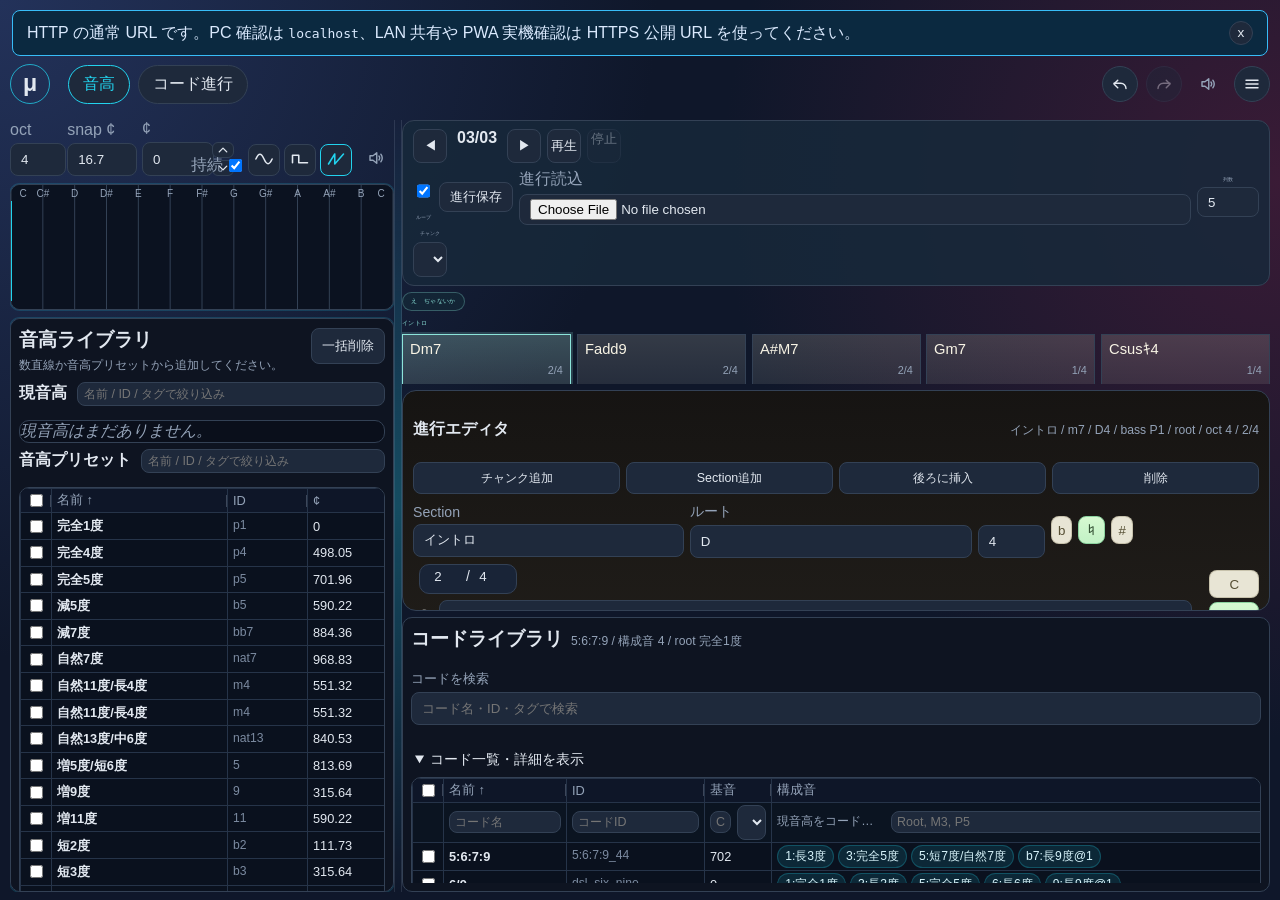
==== commit 15c64006: "Fit mobile progression controls without hiding actions" ====
--- a/code/index.html
+++ b/code/index.html
@@ -187,10 +187,11 @@
         <button id="progNextBtn" type="button" aria-label="次のチャンク">▶</button>
         <button id="playProgBtn" type="button" aria-label="再生">▶</button>
         <button id="stopProgBtn" type="button" aria-label="停止">■</button>
-        <label class="progression-columns">チャンク
-          <select id="progChunkSelect"></select>
+        <label class="progression-columns">
+          <span class="progression-columns-label">チャンク</span>
+          <select id="progChunkSelect" aria-label="チャンクを選択"></select>
         </label>
-        <button id="progMenuToggleBtn" class="progression-menu-toggle" type="button" aria-expanded="false" aria-controls="progToolbarActions">メニュー</button>
+        <button id="progMenuToggleBtn" class="progression-menu-toggle" type="button" aria-label="進行メニューを開く" aria-expanded="false" aria-controls="progToolbarActions">その他</button>
         <div id="progToolbarActions" class="progression-toolbar-actions">
           <label class="inline-check loop-inline">
             <input id="progLoopInput" type="checkbox">
--- a/code/styles.css
+++ b/code/styles.css
@@ -1026,6 +1026,18 @@
   gap: 10px;
 }
 .progression-editor-body { margin-top: 8px; }
+.progression-choice-tools {
+  display: grid;
+  grid-template-columns: max-content minmax(0, 1fr);
+  gap: 6px;
+  align-items: center;
+  min-width: 0;
+}
+.progression-choice-tools > .progression-filter-label { min-width: 0; }
+.progression-choice-tools > .progression-filter-label input {
+  width: 100%;
+  min-width: 0;
+}
 .progression-root-row {
   display: grid;
   grid-template-columns: minmax(110px, 148px) minmax(132px, 172px) auto;
@@ -1847,8 +1859,10 @@
     overflow-wrap: anywhere;
   }
   #view-progression .progression-filter-label {
-    margin-block: 3px;
-  }
+    margin-block: 0;
+  }
+  #view-progression .progression-choice-tools { gap: 4px; }
+  #view-progression .progression-filter-label input { min-height: 40px; }
   #view-progression .progression-filter-label input {
     width: 100%;
     min-width: 0;
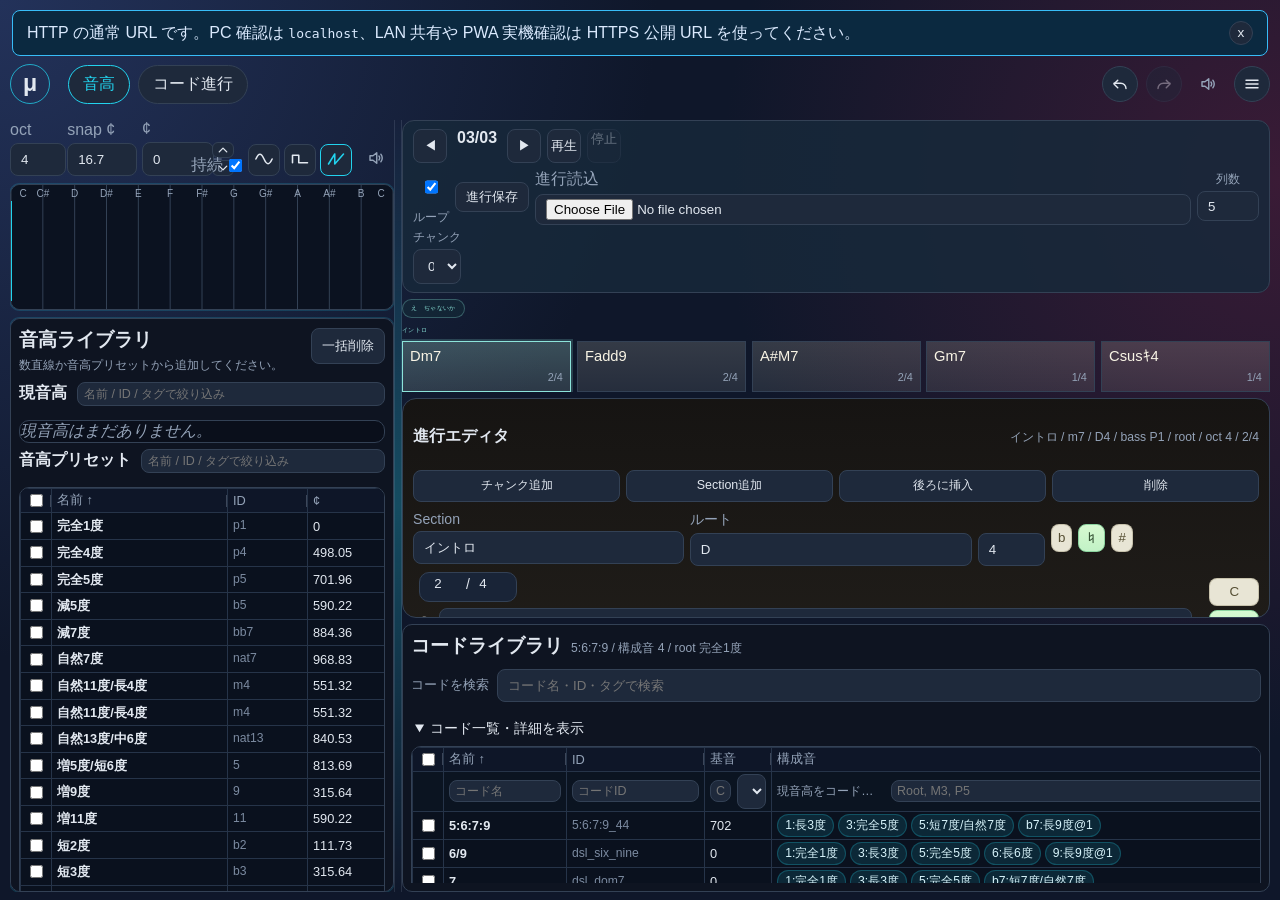
==== commit 1245ce5a: "Group settings by display, audio, and data roles" ====
--- a/code/index.html
+++ b/code/index.html
@@ -311,71 +311,77 @@
     </section>
 
     <section id="view-settings" class="view">
-      <div class="panel">
+      <section class="panel settings-runtime-panel" aria-labelledby="settingsRuntimeHeading">
         <div class="panel-heading">
-          <h3>Runtime / PWA</h3>
+          <h3 id="settingsRuntimeHeading">Runtime / PWA</h3>
         </div>
         <p id="runtimeInfoText" class="readout"></p>
         <div class="inline-row">
           <button id="runtimeRefreshBtn" type="button">更新を反映</button>
         </div>
-      </div>
-      <div class="panel">
+      </section>
+      <section class="panel settings-preferences-panel" aria-labelledby="settingsPreferencesHeading">
         <div class="panel-heading">
-          <h3>一覧幅</h3>
-        </div>
-        <div class="controls-grid compact-grid">
-          <label>名前列 rem
-            <input id="presetNameWidthInput" type="number" min="3.8" max="24" step="0.1" value="5.8">
-          </label>
-          <label>cent 列 rem
-            <input id="presetCentWidthInput" type="number" min="3.2" max="10" step="0.1" value="3.8">
-          </label>
-          <label>ID 列 rem
-            <input id="presetShortWidthInput" type="number" min="3.2" max="12" step="0.1" value="3.9">
-          </label>
-          <label>タグ列 rem
-            <input id="presetTagWidthInput" type="number" min="3.8" max="18" step="0.1" value="5.8">
-          </label>
-          <label>メモ列 rem
-            <input id="presetMemoWidthInput" type="number" min="4.2" max="20" step="0.1" value="6.8">
-          </label>
-          <label>コード箱 px
-            <input id="progressionCellWidthInput" type="number" min="88" max="220" step="4" value="124">
-          </label>
-        </div>
-      </div>
-      <div class="panel">
-        <div class="controls-grid compact-grid">
-          <label>A4 Hz
-            <input id="a4HzInput" type="number" min="400" max="500" step="0.01" value="440">
-          </label>
-          <label>BPM
-            <input id="bpmInput" type="number" min="5" max="300" step="1" value="130">
-          </label>
-          <label>位相
-            <select id="phaseModeSelect">
-              <option value="reset">頭固定</option>
-              <option value="continue">連続</option>
-            </select>
-          </label>
-          <label>丸め単位 cent
-            <input id="roundUnitInput" type="number" min="0" max="600" step="0.001" value="0">
-          </label>
-          <label>丸めモード
-            <select id="roundingModeSelect">
-              <option value="beforeRoot">beforeRoot</option>
-              <option value="afterRoot">afterRoot</option>
-            </select>
-          </label>
-        </div>
-        <p class="readout">丸め単位を 0 にすると丸め無効です。</p>
-      </div>
-      <div class="panel">
+          <h3 id="settingsPreferencesHeading">表示・音</h3>
+        </div>
+        <div class="settings-control-sections">
+          <section class="settings-subgroup" aria-labelledby="settingsListHeading">
+            <h4 id="settingsListHeading">一覧とコード表示</h4>
+            <div class="controls-grid compact-grid settings-input-grid">
+              <label>名前列 rem
+                <input id="presetNameWidthInput" type="number" min="3.8" max="24" step="0.1" value="5.8">
+              </label>
+              <label>cent 列 rem
+                <input id="presetCentWidthInput" type="number" min="3.2" max="10" step="0.1" value="3.8">
+              </label>
+              <label>ID 列 rem
+                <input id="presetShortWidthInput" type="number" min="3.2" max="12" step="0.1" value="3.9">
+              </label>
+              <label>タグ列 rem
+                <input id="presetTagWidthInput" type="number" min="3.8" max="18" step="0.1" value="5.8">
+              </label>
+              <label>メモ列 rem
+                <input id="presetMemoWidthInput" type="number" min="4.2" max="20" step="0.1" value="6.8">
+              </label>
+              <label>コード箱 px
+                <input id="progressionCellWidthInput" type="number" min="88" max="220" step="4" value="124">
+              </label>
+            </div>
+          </section>
+          <section class="settings-subgroup" aria-labelledby="settingsAudioHeading">
+            <h4 id="settingsAudioHeading">音と再生</h4>
+            <div class="controls-grid compact-grid settings-input-grid">
+              <label>A4 Hz
+                <input id="a4HzInput" type="number" min="400" max="500" step="0.01" value="440">
+              </label>
+              <label>BPM
+                <input id="bpmInput" type="number" min="5" max="300" step="1" value="130">
+              </label>
+              <label>位相
+                <select id="phaseModeSelect">
+                  <option value="reset">頭固定</option>
+                  <option value="continue">連続</option>
+                </select>
+              </label>
+              <label>丸め単位 cent
+                <input id="roundUnitInput" type="number" min="0" max="600" step="0.001" value="0">
+              </label>
+              <label>丸めモード
+                <select id="roundingModeSelect">
+                  <option value="beforeRoot">beforeRoot</option>
+                  <option value="afterRoot">afterRoot</option>
+                </select>
+              </label>
+            </div>
+            <p class="readout">丸め単位を 0 にすると丸め無効です。</p>
+          </section>
+        </div>
+      </section>
+      <section class="panel settings-io-panel" aria-labelledby="settingsIoHeading">
         <div class="panel-heading">
-          <h3>入出力</h3>
-        </div>
-        <div class="inline-row">
+          <h3 id="settingsIoHeading">入出力</h3>
+        </div>
+        <div class="inline-row settings-actions">
           <button id="exportBtn" type="button">project.mcb を書き出し</button>
           <button id="exportLibraryBtn" type="button">library.mcbl を書き出し</button>
           <button id="retryPersistBtn" type="button" hidden>保存を再試行</button>
@@ -387,7 +393,7 @@
         </div>
         <p id="persistenceStatus" class="status-text" aria-live="polite"></p>
         <p id="manageStatus" class="status-text" aria-live="polite"></p>
-      </div>
+      </section>
     </section>
   </main>
 
--- a/code/styles.css
+++ b/code/styles.css
@@ -25,6 +25,7 @@
   --chord-tags-col: 5.8rem;
   --chord-memo-col: 6.9rem;
   --chord-choice-width: 124px;
+  --text-compact: clamp(0.75rem, 0.78vw, 0.875rem);
 }
 
 * { box-sizing: border-box; }
@@ -386,6 +387,12 @@
   min-height: 0;
   overflow: hidden;
 }
+body.workspace-combined .chord-library-search {
+  grid-template-columns: max-content minmax(0, 1fr);
+  align-items: center;
+  gap: 8px;
+  margin-block: 0;
+}
 body.workspace-combined #chordLibraryDetails {
   display: grid;
   grid-template-rows: auto minmax(0, 1fr);
@@ -658,14 +665,14 @@
 .preset-id,
 .composer-note,
 .cell-meta {
-  font-size: clamp(0.25rem, 0.42vw, 0.48rem);
+  font-size: var(--text-compact);
   line-height: 1.1;
 }
 .label-lead,
 .inline-check,
 .progression-columns,
 .loop-inline {
-  font-size: clamp(0.25rem, 0.42vw, 0.48rem);
+  font-size: var(--text-compact);
   line-height: 1.1;
 }
 .readout {
@@ -1569,6 +1576,15 @@
   }
   /* Narrow tablet and landscape-phone widths keep one linear editing flow. */
   .view#view-progression.active { display: block; min-width: 0; }
+  /* Preserve the full chord catalog while keeping the editor's other controls
+     within reach on touch-sized workspaces. */
+  #view-progression .chord-grid {
+    min-height: 160px;
+    max-height: clamp(160px, 34dvh, 280px);
+    overflow-y: auto;
+    overscroll-behavior: contain;
+    align-content: start;
+  }
 }
 /* Wider tablets: the selected progression editor and its overview/library
    occupy two deliberately sized columns, not a compressed desktop tri-pane. */
@@ -1588,8 +1604,8 @@
 }
 /* Phone-specific interaction density; JS compact-menu breakpoint is 640px. */
 @media (max-width: 640px) {
-  /* Two intentional header bands: context/navigation above persistent tools.
-     The existing controls remain adjacent and are never collapsed into hidden menus. */
+  /* Very narrow phones retain two bands so navigation and edit actions keep
+     their touch targets. Wider phones combine them into one working toolbar. */
   .topbar {
     display: grid;
     grid-template-columns: minmax(0, 1fr);
@@ -1665,7 +1681,9 @@
   .pitch-options input[type="range"] { min-width: 0; max-width: 100%; }
   /* Keep search usable by touch and prevent iOS Safari focus auto-zoom. */
   .table-filter-input { min-height: 40px; font-size: max(16px, 0.78rem); }
-  #view-pitch .line-wrap { min-height: 118px; }
+  /* The canvas uses height:100%; give its parent a definite height so the
+     canvas fills the full touch surface instead of shrinking to its ratio. */
+  #view-pitch .line-wrap { min-height: 118px; height: 118px; }
   .library-controls-grid { grid-template-columns: 1fr; }
   .sustain-toggle { min-height: 40px; }
   .view#view-progression.active { display: block; }
@@ -1716,10 +1734,11 @@
     position: sticky;
     top: 0;
     z-index: 8;
-    display: flex;
-    flex-wrap: nowrap;
+    display: grid;
+    grid-template-columns: repeat(7, 40px);
     align-items: center;
-    gap: 4px;
+    justify-content: start;
+    gap: 1px;
     min-width: 0;
     padding: 5px 4px;
     background: var(--bg, #101827);
@@ -1727,17 +1746,45 @@
   }
   #view-progression .progression-toolbar > button,
   #view-progression .progression-toolbar .progression-counter {
-    flex: 0 0 auto;
+    width: 40px;
+    height: 40px;
     min-width: 0;
+    min-height: 40px;
+    padding: 2px;
+    justify-self: stretch;
+  }
+  #view-progression .progression-toolbar > button {
+    font-size: 0.72rem;
+    white-space: nowrap;
+  }
+  #view-progression .progression-toolbar .progression-counter {
+    display: grid;
+    place-items: center;
+    padding-inline: 1px;
+    font-size: 0.62rem;
+    letter-spacing: 0;
   }
   #view-progression .progression-toolbar .progression-columns {
-    flex: 1 1 auto;
+    display: block;
+    width: 40px;
+    height: 40px;
     min-width: 0;
-    overflow: hidden;
+    overflow: visible;
+  }
+  #view-progression .progression-columns-label {
+    display: none;
   }
   #view-progression .progression-toolbar .progression-columns select {
-    max-width: 100%;
-    min-width: 0;
+    width: 40px;
+    height: 40px;
+    max-width: 40px;
+    min-width: 40px;
+    padding: 0 2px;
+    font-size: 0.72rem;
+  }
+  #view-progression .progression-menu-toggle {
+    font-size: 0.62rem !important;
+    padding-inline: 1px !important;
   }
   #view-progression .progression-toolbar-actions {
     position: absolute;
@@ -1872,3 +1919,29 @@
     width: fit-content;
   }
 }
+
+@media (min-width: 390px) and (max-width: 640px) {
+  .topbar {
+    grid-template-columns: 36px minmax(132px, 1fr) auto;
+    grid-template-rows: auto;
+    gap: 3px;
+  }
+  .brand-nav { display: contents; }
+  .brand-title { grid-column: 1; grid-row: 1; }
+  .view-nav {
+    grid-column: 2;
+    grid-row: 1;
+    grid-template-columns: max-content max-content;
+    justify-content: start;
+    gap: 4px;
+  }
+  .view-nav button { white-space: nowrap; }
+  .history-buttons {
+    grid-column: 3;
+    grid-row: 1;
+    width: auto;
+    grid-template-columns: 40px 40px 64px 40px;
+    gap: 2px;
+  }
+  .history-buttons .settings-menu-button { grid-column: auto; }
+}
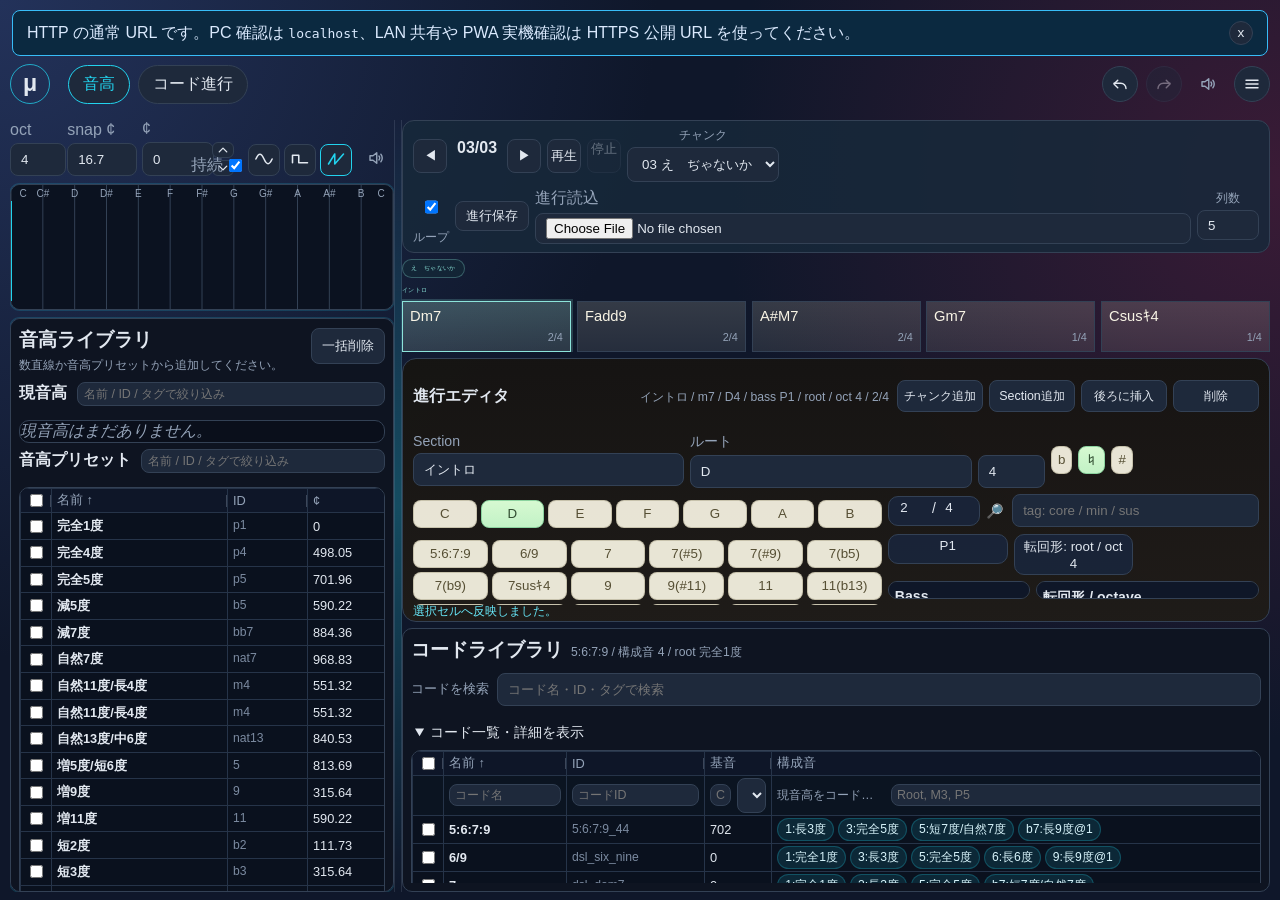
==== commit e72048ef: "Make edit choice panes keyboard scrollable" ====
--- a/code/index.html
+++ b/code/index.html
@@ -276,33 +276,35 @@
               <input id="progChordTagFilterInput" type="text" placeholder="tag: core / min / sus" aria-label="コード種類を検索">
             </label>
           </div>
-          <div id="progChordButtonGrid" class="quick-grid chord-grid"></div>
-
-          <div class="progression-voice-row">
-            <label class="progression-token progression-token-input">
-              <span class="progression-token-label">Bass:</span>
-              <input id="progBassInput" type="text" placeholder="P1 / A#2" aria-label="bass pitch">
-            </label>
-            <button id="progBassPopoverBtn" type="button" class="progression-token" aria-controls="progBassPopover" aria-expanded="false">Bass候補</button>
-            <button id="progInversionPopoverBtn" type="button" class="progression-token">転回形</button>
-          </div>
-
-          <div class="progression-popover-row">
-          <div id="progBassPopover" class="progression-popover">
-            <div class="progression-popover-head">
-              <strong>Bass</strong>
-              <button id="progBassClearBtn" type="button">root</button>
-            </div>
-            <div id="progBassButtonGrid" class="quick-grid pitch-choice-grid"></div>
-          </div>
-
-          <div id="progInversionPopover" class="progression-popover">
-            <div class="progression-popover-head">
-              <strong>転回形 / octave</strong>
-            </div>
-            <div id="progVoicingBandGrid" class="quick-grid voicing-band-grid"></div>
-            <div id="progInversionButtonGrid" class="quick-grid inversion-grid"></div>
-          </div>
+          <div id="progChordButtonGrid" class="quick-grid chord-grid" tabindex="0" role="region" aria-label="コード種類の候補"></div>
+
+          <div class="progression-voice-editor">
+            <div class="progression-voice-row">
+              <label class="progression-token progression-token-input">
+                <span class="progression-token-label">Bass:</span>
+                <input id="progBassInput" type="text" placeholder="P1 / A#2" aria-label="bass pitch">
+              </label>
+              <button id="progBassPopoverBtn" type="button" class="progression-token" aria-controls="progBassPopover" aria-expanded="false">Bass候補</button>
+              <button id="progInversionPopoverBtn" type="button" class="progression-token">転回形</button>
+            </div>
+
+            <div class="progression-popover-row" tabindex="0" role="region" aria-label="Bassと転回形の候補">
+              <div id="progBassPopover" class="progression-popover">
+                <div class="progression-popover-head">
+                  <strong>Bass</strong>
+                  <button id="progBassClearBtn" type="button">root</button>
+                </div>
+                <div id="progBassButtonGrid" class="quick-grid pitch-choice-grid"></div>
+              </div>
+
+              <div id="progInversionPopover" class="progression-popover">
+                <div class="progression-popover-head">
+                  <strong>転回形 / octave</strong>
+                </div>
+                <div id="progVoicingBandGrid" class="quick-grid voicing-band-grid"></div>
+                <div id="progInversionButtonGrid" class="quick-grid inversion-grid"></div>
+              </div>
+            </div>
           </div>
 
           <p id="progStatus" class="status-text" aria-live="polite"></p>
@@ -311,76 +313,68 @@
     </section>
 
     <section id="view-settings" class="view">
-      <section class="panel settings-runtime-panel" aria-labelledby="settingsRuntimeHeading">
-        <div class="panel-heading">
-          <h3 id="settingsRuntimeHeading">Runtime / PWA</h3>
-        </div>
-        <p id="runtimeInfoText" class="readout"></p>
-        <div class="inline-row">
-          <button id="runtimeRefreshBtn" type="button">更新を反映</button>
-        </div>
-      </section>
-      <section class="panel settings-preferences-panel" aria-labelledby="settingsPreferencesHeading">
-        <div class="panel-heading">
-          <h3 id="settingsPreferencesHeading">表示・音</h3>
-        </div>
-        <div class="settings-control-sections">
-          <section class="settings-subgroup" aria-labelledby="settingsListHeading">
-            <h4 id="settingsListHeading">一覧とコード表示</h4>
-            <div class="controls-grid compact-grid settings-input-grid">
-              <label>名前列 rem
-                <input id="presetNameWidthInput" type="number" min="3.8" max="24" step="0.1" value="5.8">
-              </label>
-              <label>cent 列 rem
-                <input id="presetCentWidthInput" type="number" min="3.2" max="10" step="0.1" value="3.8">
-              </label>
-              <label>ID 列 rem
-                <input id="presetShortWidthInput" type="number" min="3.2" max="12" step="0.1" value="3.9">
-              </label>
-              <label>タグ列 rem
-                <input id="presetTagWidthInput" type="number" min="3.8" max="18" step="0.1" value="5.8">
-              </label>
-              <label>メモ列 rem
-                <input id="presetMemoWidthInput" type="number" min="4.2" max="20" step="0.1" value="6.8">
-              </label>
-              <label>コード箱 px
-                <input id="progressionCellWidthInput" type="number" min="88" max="220" step="4" value="124">
-              </label>
-            </div>
-          </section>
-          <section class="settings-subgroup" aria-labelledby="settingsAudioHeading">
-            <h4 id="settingsAudioHeading">音と再生</h4>
-            <div class="controls-grid compact-grid settings-input-grid">
-              <label>A4 Hz
-                <input id="a4HzInput" type="number" min="400" max="500" step="0.01" value="440">
-              </label>
-              <label>BPM
-                <input id="bpmInput" type="number" min="5" max="300" step="1" value="130">
-              </label>
-              <label>位相
-                <select id="phaseModeSelect">
-                  <option value="reset">頭固定</option>
-                  <option value="continue">連続</option>
-                </select>
-              </label>
-              <label>丸め単位 cent
-                <input id="roundUnitInput" type="number" min="0" max="600" step="0.001" value="0">
-              </label>
-              <label>丸めモード
-                <select id="roundingModeSelect">
-                  <option value="beforeRoot">beforeRoot</option>
-                  <option value="afterRoot">afterRoot</option>
-                </select>
-              </label>
-            </div>
-            <p class="readout">丸め単位を 0 にすると丸め無効です。</p>
-          </section>
-        </div>
-      </section>
-      <section class="panel settings-io-panel" aria-labelledby="settingsIoHeading">
-        <div class="panel-heading">
-          <h3 id="settingsIoHeading">入出力</h3>
-        </div>
+      <section class="settings-task-section settings-preferences-panel" aria-label="表示と再生の設定">
+        <section class="settings-subgroup" aria-labelledby="settingsListHeading">
+          <h3 id="settingsListHeading">一覧の幅</h3>
+          <div class="controls-grid settings-input-grid settings-list-grid">
+            <label>名前列 rem
+              <input id="presetNameWidthInput" type="number" min="3.8" max="24" step="0.1" value="5.8">
+            </label>
+            <label>ID 列 rem
+              <input id="presetShortWidthInput" type="number" min="3.2" max="12" step="0.1" value="3.9">
+            </label>
+            <label>cent 列 rem
+              <input id="presetCentWidthInput" type="number" min="3.2" max="10" step="0.1" value="3.8">
+            </label>
+            <label>タグ列 rem
+              <input id="presetTagWidthInput" type="number" min="3.8" max="18" step="0.1" value="5.8">
+            </label>
+            <label>メモ列 rem
+              <input id="presetMemoWidthInput" type="number" min="4.2" max="20" step="0.1" value="6.8">
+            </label>
+          </div>
+        </section>
+
+        <section class="settings-subgroup" aria-labelledby="settingsCellHeading">
+          <h3 id="settingsCellHeading">進行セル</h3>
+          <div class="controls-grid settings-input-grid settings-cell-grid">
+            <label>コード箱 px
+              <input id="progressionCellWidthInput" type="number" min="88" max="220" step="4" value="124">
+            </label>
+          </div>
+        </section>
+
+        <section class="settings-subgroup" aria-labelledby="settingsAudioHeading">
+          <h3 id="settingsAudioHeading">音と再生</h3>
+          <div class="controls-grid settings-input-grid settings-audio-grid">
+            <label>A4 Hz
+              <input id="a4HzInput" type="number" min="400" max="500" step="0.01" value="440">
+            </label>
+            <label>BPM
+              <input id="bpmInput" type="number" min="5" max="300" step="1" value="130">
+            </label>
+            <label>位相
+              <select id="phaseModeSelect">
+                <option value="reset">頭固定</option>
+                <option value="continue">連続</option>
+              </select>
+            </label>
+            <label>丸め単位 cent
+              <input id="roundUnitInput" type="number" min="0" max="600" step="0.001" value="0">
+            </label>
+            <label>丸めモード
+              <select id="roundingModeSelect">
+                <option value="beforeRoot">beforeRoot</option>
+                <option value="afterRoot">afterRoot</option>
+              </select>
+            </label>
+          </div>
+          <p class="readout">丸め単位を 0 にすると丸め無効です。</p>
+        </section>
+      </section>
+
+      <section class="settings-task-section settings-io-panel" aria-labelledby="settingsIoHeading">
+        <h3 id="settingsIoHeading">入出力</h3>
         <div class="inline-row settings-actions">
           <button id="exportBtn" type="button">project.mcb を書き出し</button>
           <button id="exportLibraryBtn" type="button">library.mcbl を書き出し</button>
@@ -394,6 +388,14 @@
         <p id="persistenceStatus" class="status-text" aria-live="polite"></p>
         <p id="manageStatus" class="status-text" aria-live="polite"></p>
       </section>
+
+      <section class="settings-task-section settings-runtime-panel" aria-labelledby="settingsRuntimeHeading">
+        <div class="settings-status-line">
+          <h3 id="settingsRuntimeHeading">アプリ状態</h3>
+          <button id="runtimeRefreshBtn" type="button">更新を反映</button>
+        </div>
+        <p id="runtimeInfoText" class="readout"></p>
+      </section>
     </section>
   </main>
 
--- a/code/styles.css
+++ b/code/styles.css
@@ -177,10 +177,12 @@
   top: 58px;
   right: 12px;
   z-index: 50;
-  width: min(420px, calc(100vw - 24px));
+  width: min(720px, calc(100vw - 24px));
+  height: min(760px, calc(100vh - 72px));
   max-height: calc(100vh - 72px);
-  overflow: auto;
-  display: grid;
+  overflow: hidden;
+  display: grid;
+  grid-template-rows: auto auto minmax(0, 1fr);
   gap: 8px;
   padding: 10px;
   border: 1px solid #334155;
@@ -195,25 +197,111 @@
   align-items: center;
   gap: 6px;
 }
-.settings-drawer-head { justify-content: space-between; }
+.settings-drawer-head { justify-content: space-between; min-height: 36px; }
 .settings-drawer-links button {
   flex: 1 1 0;
-  min-height: 30px;
+  min-width: 0;
+  min-height: 40px;
   padding: 4px 6px;
   font-size: 0.78rem;
+  line-height: 1.2;
+  white-space: normal;
 }
 .settings-drawer-body {
   display: grid;
+  grid-auto-rows: max-content;
+  align-content: start;
   gap: 8px;
+  min-height: 0;
+  overflow-y: auto;
+  overscroll-behavior: contain;
 }
 .settings-drawer-body[hidden],
 .settings-drawer [data-menu-panel][hidden] {
   display: none !important;
 }
+.settings-drawer [data-menu-panel] {
+  grid-row: 3;
+  min-height: 0;
+  overflow-y: auto;
+  overscroll-behavior: contain;
+}
 .settings-drawer .panel {
   margin: 0;
   padding: 8px;
 }
+.settings-drawer .panel-heading { margin-bottom: 6px; }
+.settings-task-section {
+  display: grid;
+  align-content: start;
+  gap: 10px;
+  min-width: 0;
+  padding-bottom: 10px;
+  border-bottom: 1px solid rgba(148, 163, 184, 0.24);
+}
+.settings-task-section:last-child { padding-bottom: 0; border-bottom: 0; }
+.settings-task-section > h3,
+.settings-subgroup > h3 {
+  margin: 0;
+  color: var(--fg);
+  font-size: 0.9rem;
+}
+.settings-preferences-panel {
+  gap: 12px;
+}
+.settings-subgroup {
+  display: grid;
+  align-content: start;
+  gap: 6px;
+  min-width: 0;
+}
+.settings-subgroup + .settings-subgroup {
+  padding-top: 10px;
+  border-top: 1px solid rgba(148, 163, 184, 0.16);
+}
+.settings-drawer .settings-input-grid {
+  display: grid;
+  gap: 6px;
+  min-width: 0;
+}
+.settings-drawer .settings-list-grid {
+  grid-template-columns: repeat(auto-fit, minmax(88px, 1fr));
+}
+.settings-drawer .settings-audio-grid {
+  grid-template-columns: repeat(auto-fit, minmax(112px, 1fr));
+}
+.settings-drawer .settings-cell-grid {
+  grid-template-columns: minmax(120px, 180px);
+}
+.settings-input-grid > label {
+  min-width: 0;
+  font-size: 0.76rem;
+}
+.settings-input-grid input[type="number"],
+.settings-input-grid select {
+  width: 100%;
+  max-width: 100%;
+  min-width: 0;
+  font-size: 16px;
+}
+.settings-input-grid input,
+.settings-input-grid select { min-height: 40px; }
+.settings-actions {
+  display: grid;
+  grid-template-columns: repeat(2, minmax(0, 1fr));
+  gap: 8px;
+}
+.settings-actions .file-pick { grid-column: 1 / -1; }
+.settings-status-line {
+  display: flex;
+  align-items: center;
+  justify-content: space-between;
+  gap: 8px;
+}
+.settings-status-line h3 { margin: 0; font-size: 0.9rem; }
+.settings-runtime-panel .readout { margin: 0; }
+.settings-runtime-panel button { min-height: 40px; }
+
 .master-volume-inline {
   width: 36px;
   min-width: 36px;
@@ -345,9 +433,10 @@
   grid-column: auto;
   grid-row: auto;
   display: grid;
-  grid-template-columns: 34px max-content 34px 34px minmax(0, 1fr);
+  grid-template-columns: 34px max-content 34px 34px 34px minmax(90px, 1fr);
   gap: 6px;
   justify-items: start;
+  align-items: center;
 }
 body.workspace-combined .progression-toolbar > button,
 body.workspace-combined .progression-counter {
@@ -356,6 +445,100 @@
   height: 34px;
   padding: 0;
   justify-self: start;
+}
+body.workspace-combined #view-progression.active {
+  grid-template-rows: auto auto minmax(260px, 1fr) minmax(200px, 1fr);
+}
+body.workspace-combined .progression-editor {
+  display: grid;
+  grid-template-rows: auto minmax(0, 1fr);
+  min-height: 0;
+  overflow: hidden;
+}
+body.workspace-combined .progression-editor-body {
+  display: grid;
+  grid-template-columns: minmax(0, 1.2fr) minmax(0, 0.95fr);
+  grid-template-rows: auto auto minmax(0, 1fr) auto;
+  grid-template-areas:
+    "root root"
+    "notes tools"
+    "chords voices"
+    "status status";
+  gap: 6px;
+  min-width: 0;
+  min-height: 0;
+  height: 100%;
+  max-height: calc(38vh - 3.5rem);
+  overflow: hidden;
+}
+body.workspace-combined .progression-root-row { grid-area: root; grid-column: auto; }
+body.workspace-combined #progRootLetterButtons {
+  grid-area: notes;
+  grid-column: auto;
+  grid-row: auto;
+  grid-template-columns: repeat(7, minmax(0, 1fr));
+  width: 100%;
+  justify-self: stretch;
+  align-self: start;
+}
+body.workspace-combined .progression-choice-tools {
+  grid-area: tools;
+  grid-column: auto;
+  grid-row: auto;
+  grid-template-columns: max-content minmax(0, 1fr);
+  align-self: center;
+}
+body.workspace-combined .progression-choice-tools > .beat-token,
+body.workspace-combined .progression-choice-tools > .progression-filter-label {
+  grid-column: auto;
+}
+body.workspace-combined #progChordButtonGrid {
+  grid-area: chords;
+  grid-column: auto;
+  grid-row: auto;
+  width: 100%;
+  height: 100%;
+  max-height: 240px;
+  min-height: 0;
+  overflow-y: auto;
+  overscroll-behavior-y: contain;
+  align-content: start;
+}
+body.workspace-combined .progression-voice-editor {
+  grid-area: voices;
+  display: grid;
+  grid-template-rows: auto minmax(0, 1fr);
+  gap: 6px;
+  min-width: 0;
+  min-height: 0;
+  overflow: hidden;
+}
+body.workspace-combined .progression-voice-row {
+  grid-column: auto;
+  grid-row: auto;
+  min-width: 0;
+  margin: 0;
+}
+body.workspace-combined .progression-popover-row {
+  display: grid;
+  grid-column: auto;
+  grid-row: auto;
+  grid-template-columns: repeat(2, minmax(0, 1fr));
+  align-items: stretch;
+  min-width: 0;
+  min-height: 0;
+  height: 100%;
+  overflow: auto;
+}
+body.workspace-combined .progression-popover {
+  min-height: 0;
+  overflow-y: auto;
+  overscroll-behavior-y: contain;
+}
+body.workspace-combined #progStatus {
+  grid-area: status;
+  grid-column: auto;
+  grid-row: auto;
 }
 body.workspace-combined .progression-toolbar-actions {
   grid-column: 1 / -1;
@@ -498,9 +681,9 @@
 }
 body.workspace-combined .progression-editor-header {
   display: grid;
-  grid-template-columns: 1fr;
-  align-items: start;
-  gap: 6px;
+  grid-template-columns: minmax(0, 1fr) auto;
+  align-items: center;
+  gap: 8px;
 }
 body.workspace-combined .progression-editor-header-actions {
   display: grid;
@@ -516,12 +699,7 @@
   white-space: nowrap;
   font-size: 0.78rem;
 }
-body.workspace-combined .progression-editor-body {
-  display: grid;
-  grid-template-columns: minmax(0, 1fr) minmax(42px, 3.8rem);
-  gap: 6px;
-}
-body.workspace-combined .progression-root-row {
+ body.workspace-combined .progression-root-row {
   grid-column: 1 / -1;
   grid-template-columns: minmax(84px, 32%) minmax(116px, 42%) auto;
   margin-bottom: 0;
@@ -533,8 +711,8 @@
   margin-bottom: 0;
 }
 body.workspace-combined .progression-voice-row {
-  grid-column: 1;
-  grid-template-columns: minmax(72px, 0.72fr) minmax(0, 1fr);
+  grid-column: auto;
+  grid-template-columns: repeat(3, minmax(0, 1fr));
   align-items: start;
 }
 body.workspace-combined .progression-popover-row {
@@ -1918,6 +2096,16 @@
     max-width: none;
     width: fit-content;
   }
+  .settings-drawer {
+    inset: 0;
+    width: auto;
+    height: auto;
+    max-height: none;
+    padding: calc(8px + env(safe-area-inset-top)) 8px calc(8px + env(safe-area-inset-bottom));
+    border: 0;
+    border-radius: 0;
+  }
+  .settings-drawer-links button { font-size: 0.75rem; }
 }
 
 @media (min-width: 390px) and (max-width: 640px) {
@@ -1945,3 +2133,40 @@
   }
   .history-buttons .settings-menu-button { grid-column: auto; }
 }
+
+@media (min-width: 1200px) and (max-height: 700px) {
+  body.workspace-combined .progression-editor {
+    display: block;
+    max-height: 48vh;
+    overflow: auto;
+  }
+  body.workspace-combined .progression-editor-body {
+    display: grid;
+    grid-template-columns: minmax(0, 1fr);
+    grid-template-rows: auto;
+    grid-template-areas: "root" "notes" "tools" "chords" "voices" "status";
+    height: auto;
+    max-height: none;
+    overflow: visible;
+  }
+  body.workspace-combined #progRootLetterButtons,
+  body.workspace-combined .progression-choice-tools,
+  body.workspace-combined #progChordButtonGrid,
+  body.workspace-combined .progression-voice-editor,
+  body.workspace-combined #progStatus {
+    grid-column: auto;
+    grid-row: auto;
+  }
+  body.workspace-combined #progChordButtonGrid {
+    height: auto;
+    max-height: 120px;
+  }
+  body.workspace-combined .progression-voice-editor {
+    grid-template-rows: auto minmax(80px, auto);
+    overflow: visible;
+  }
+  body.workspace-combined .progression-popover-row {
+    height: auto;
+    max-height: 120px;
+  }
+}
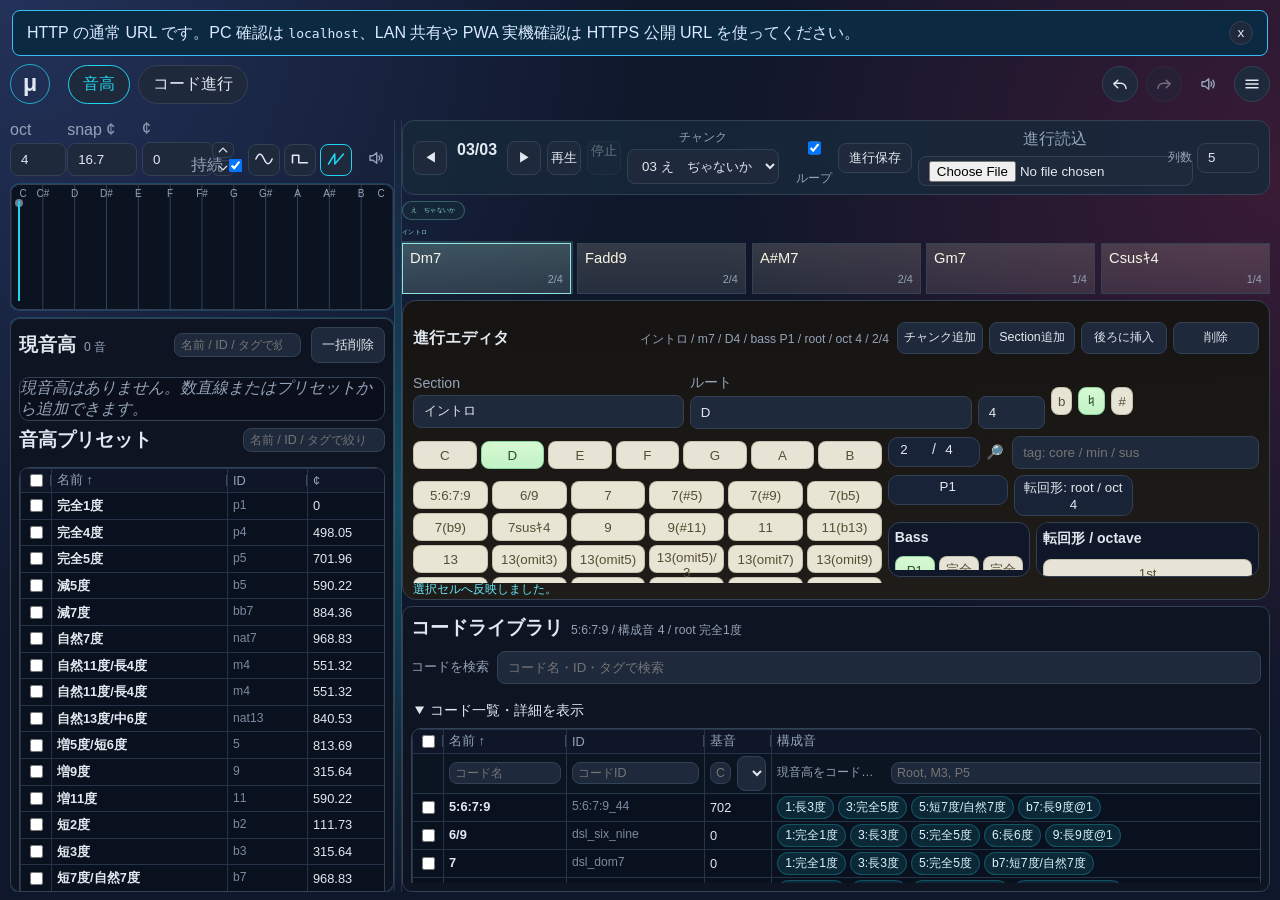
==== commit 9b0d2258: "UX: simplify pitch library hierarchy" ====
--- a/code/index.html
+++ b/code/index.html
@@ -87,30 +87,27 @@
         <canvas id="pitchLine" width="1000" height="80" aria-label="pitch line"></canvas>
       </div>
 
-      <section class="panel unified-panel active-notes-panel">
-        <div class="panel-heading">
-          <div class="panel-heading-block">
-            <h3>音高ライブラリ</h3>
-            <p id="activeNotesSummary" class="panel-note"></p>
-          </div>
-          <div class="panel-heading-actions">
-            <p id="pitchPresetStatus" class="status-text" aria-live="polite"></p>
-            <button id="clearActiveNotesBtn" type="button">一括削除</button>
-          </div>
-        </div>
+      <section class="panel unified-panel active-notes-panel" aria-label="音高ライブラリ">
         <div class="library-stack">
-          <section class="library-block">
+          <section class="library-block" aria-labelledby="activeNotesHeading">
             <div class="library-block-head">
-              <strong>現音高</strong>
+              <div class="library-title-group">
+                <h3 id="activeNotesHeading">現音高</h3>
+                <span id="activeNotesSummary" class="panel-note"></span>
+              </div>
               <input id="activeNotesFilterInput" type="search" class="table-filter-input" placeholder="名前 / ID / タグで絞り込み" aria-label="現音高を検索">
+              <button id="clearActiveNotesBtn" type="button">一括削除</button>
             </div>
             <div id="activeNotesList" class="preset-list scroll-list"></div>
           </section>
-          <section class="library-block">
+          <section class="library-block" aria-labelledby="pitchPresetsHeading">
             <div class="library-block-head">
-              <strong>音高プリセット</strong>
-            </div>
-            <input id="pitchPresetFilterInput" type="search" class="table-filter-input" placeholder="名前 / ID / タグで絞り込み" aria-label="音高プリセットを検索">
+              <div class="library-title-group">
+                <h3 id="pitchPresetsHeading">音高プリセット</h3>
+                <span id="pitchPresetStatus" class="status-text" aria-live="polite"></span>
+              </div>
+              <input id="pitchPresetFilterInput" type="search" class="table-filter-input" placeholder="名前 / ID / タグで絞り込み" aria-label="音高プリセットを検索">
+            </div>
             <div class="visually-hidden">
               <input id="pitchPresetIdInput" type="text">
               <input id="pitchPresetNameInput" type="text">
--- a/code/styles.css
+++ b/code/styles.css
@@ -433,7 +433,7 @@
   grid-column: auto;
   grid-row: auto;
   display: grid;
-  grid-template-columns: 34px max-content 34px 34px 34px minmax(90px, 1fr);
+  grid-template-columns: 34px max-content 34px 34px 34px minmax(90px, 1fr) max-content max-content minmax(180px, 1.5fr) max-content;
   gap: 6px;
   justify-items: start;
   align-items: center;
@@ -447,7 +447,7 @@
   justify-self: start;
 }
 body.workspace-combined #view-progression.active {
-  grid-template-rows: auto auto minmax(260px, 1fr) minmax(200px, 1fr);
+  grid-template-rows: auto auto minmax(300px, 1fr) minmax(200px, 1fr);
 }
 body.workspace-combined .progression-editor {
   display: grid;
@@ -785,10 +785,28 @@
   grid-template-columns: 2.2rem auto 2.2rem;
 }
 body.workspace-combined .progression-toolbar-actions {
-  display: grid;
-  grid-template-columns: auto auto minmax(120px, 1fr) auto;
-  gap: 6px;
-  margin-left: 0;
+  display: contents;
+}
+body.workspace-combined .progression-toolbar-actions > .file-pick {
+  display: flex;
+  align-items: center;
+  gap: 6px;
+  min-width: 0;
+  white-space: nowrap;
+}
+body.workspace-combined .progression-toolbar-actions > .file-pick input {
+  flex: 1 1 0;
+  width: auto;
+  min-width: 6rem;
+  max-width: none;
+  height: 30px;
+  min-height: 30px;
+}
+body.workspace-combined .progression-toolbar-actions > .progression-columns {
+  display: flex;
+  flex-direction: row;
+  align-items: center;
+  gap: 5px;
 }
 body.workspace-combined .progression-toolbar-actions button,
 body.workspace-combined .progression-toolbar-actions input,
@@ -1573,9 +1591,20 @@
 .library-block-head {
   display: flex;
   justify-content: space-between;
-  align-items: baseline;
+  align-items: center;
   gap: 10px;
   flex-wrap: wrap;
+}
+.library-title-group {
+  display: inline-flex;
+  align-items: baseline;
+  gap: 8px;
+  min-width: 0;
+  flex: 1 1 auto;
+}
+.library-title-group .panel-note,
+.library-title-group .status-text {
+  min-width: 0;
 }
 .table-filter-input {
   flex: 1 1 10ch;
@@ -2075,6 +2104,16 @@
     grid-template-columns: repeat(3, minmax(0, 1fr));
     gap: 3px;
   }
+  /* Chord candidates have a dedicated scroll area on phones so the full
+     library stays available without pushing cells and the chord library away. */
+  #view-progression #progChordButtonGrid {
+    max-height: clamp(126px, 24dvh, 190px);
+    min-height: 0;
+    overflow-y: auto;
+    overscroll-behavior-y: contain;
+    -webkit-overflow-scrolling: touch;
+    align-content: start;
+  }
   #view-progression .root-grid button,
   #view-progression .chord-grid button {
     min-width: 0;
@@ -2134,11 +2173,40 @@
   .history-buttons .settings-menu-button { grid-column: auto; }
 }
 
-@media (min-width: 1200px) and (max-height: 700px) {
+@media (min-width: 1200px) and (max-height: 768px) {
+  body.workspace-combined #view-progression.active {
+    display: flex;
+    flex-direction: column;
+    align-items: stretch;
+    gap: 6px;
+    overflow-x: hidden;
+    overflow-y: auto;
+    overscroll-behavior-y: contain;
+  }
+  body.workspace-combined .progression-toolbar,
+  body.workspace-combined .progression-grid,
+  body.workspace-combined .progression-editor,
+  body.workspace-combined .chord-library-panel {
+    flex: 0 0 auto;
+    width: 100%;
+    max-width: 100%;
+  }
+  body.workspace-combined .progression-toolbar {
+    max-height: none;
+  }
+  body.workspace-combined .progression-grid {
+    max-height: min(24vh, 160px);
+  }
   body.workspace-combined .progression-editor {
     display: block;
-    max-height: 48vh;
-    overflow: auto;
+    height: auto;
+    min-height: 0;
+    max-height: none;
+    overflow: visible;
+  }
+  body.workspace-combined .chord-library-panel {
+    height: 200px;
+    min-height: 160px;
   }
   body.workspace-combined .progression-editor-body {
     display: grid;
